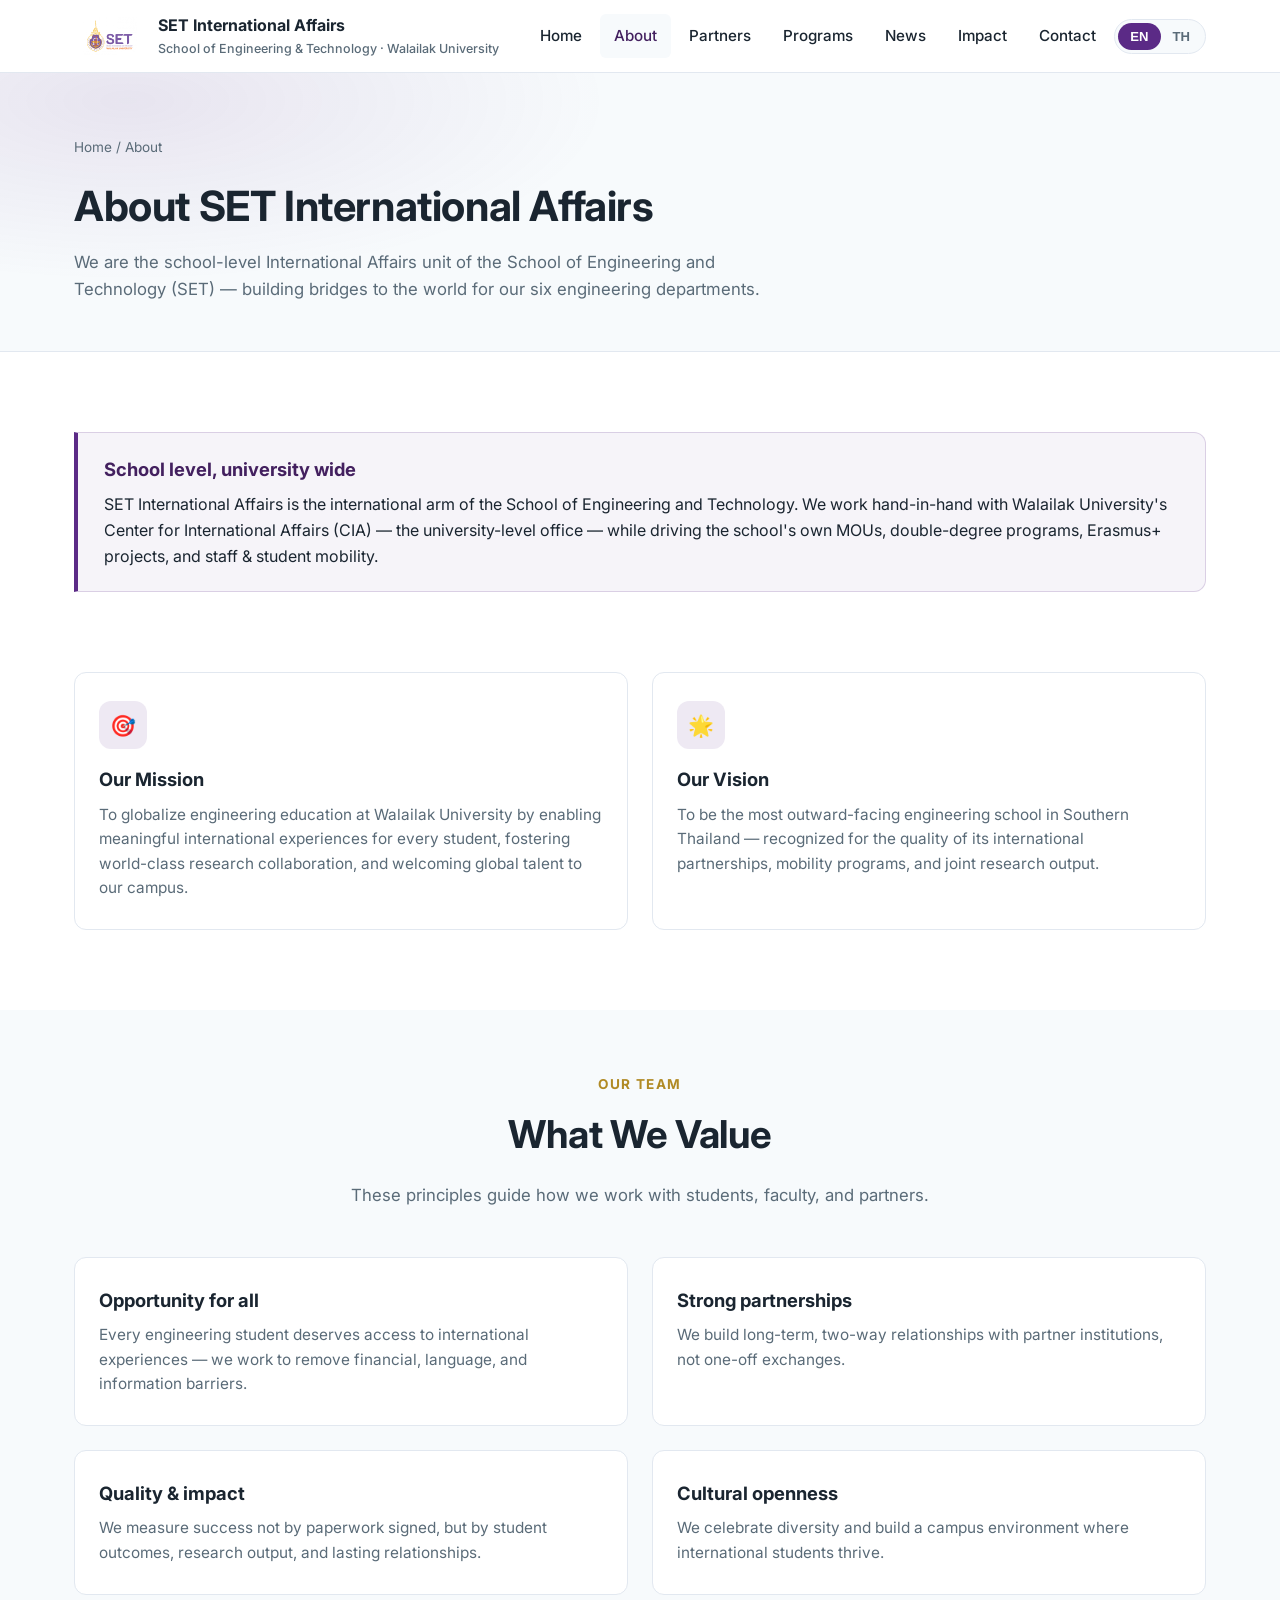
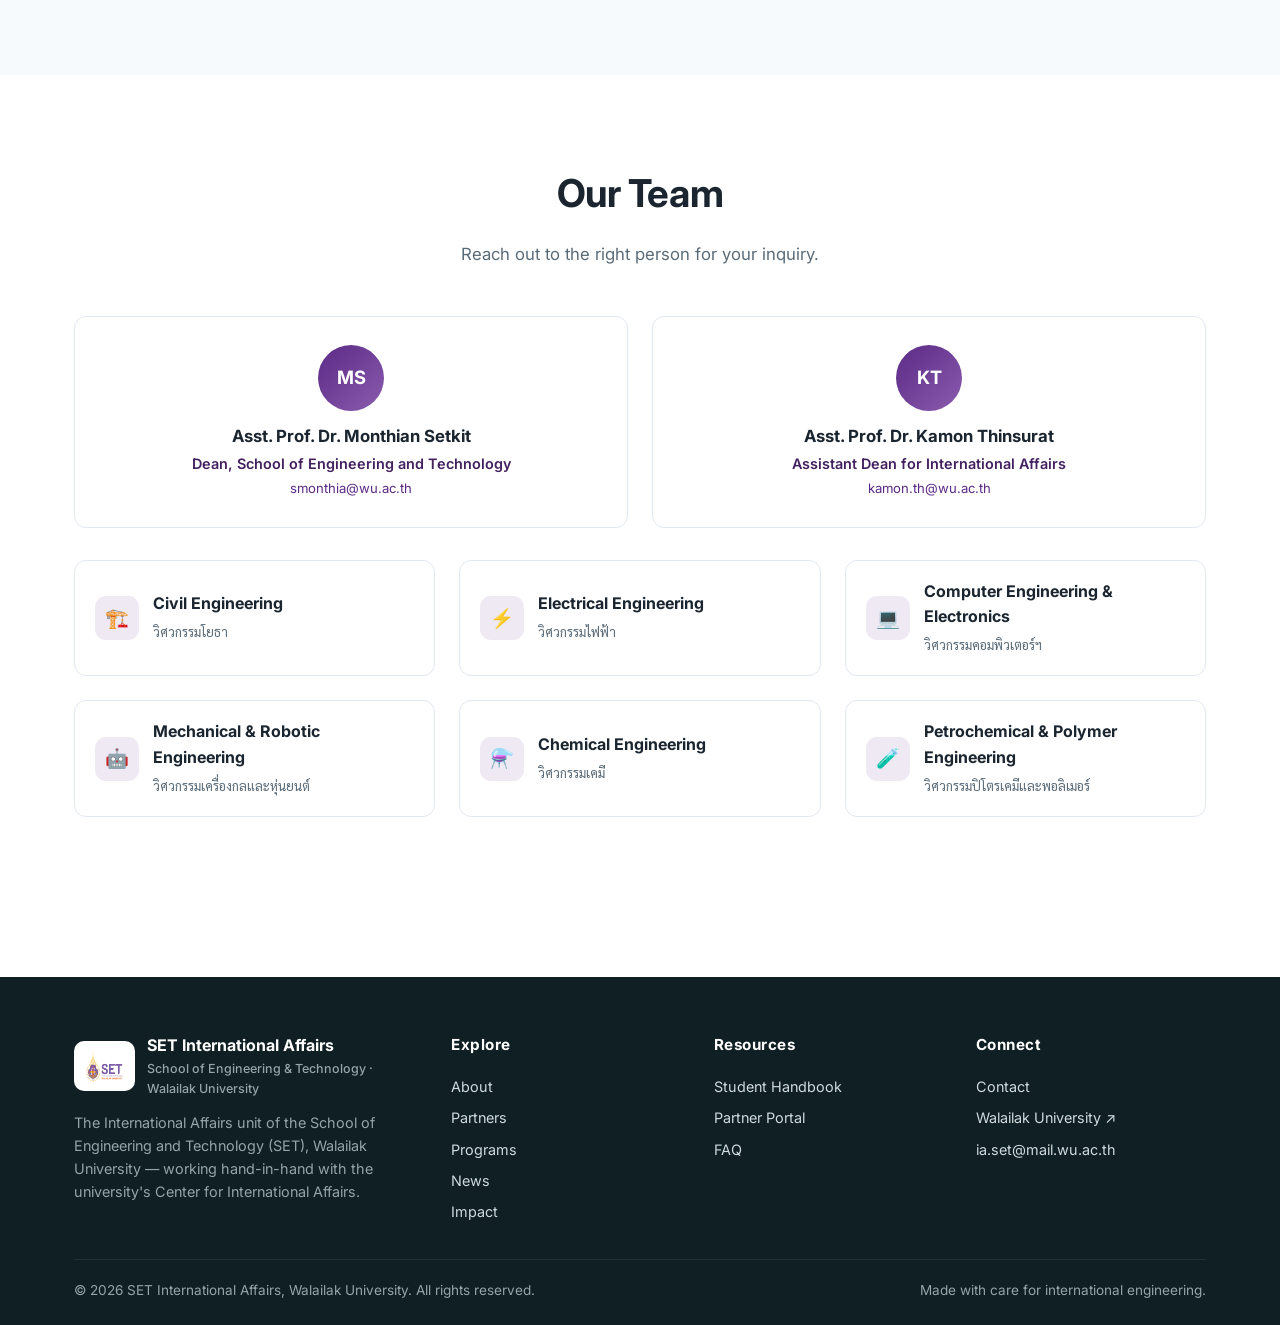
==== pages/about.html @ 73cd287f "Rebrand to school-level SET International Affairs with real data - New MOU/MOA partnership infograph" ====
<!DOCTYPE html>
<html lang="en">
<head>
  <meta charset="UTF-8" />
  <meta name="viewport" content="width=device-width, initial-scale=1.0" />
  <title>About — SET International Affairs · Walailak University</title>
  <meta name="description" content="About the International Affairs unit of the School of Engineering and Technology, Walailak University." />
  <link rel="preconnect" href="https://fonts.googleapis.com" />
  <link rel="preconnect" href="https://fonts.gstatic.com" crossorigin />
  <link href="https://fonts.googleapis.com/css2?family=Inter:wght@400;500;600;700;800&family=Sarabun:wght@400;500;600;700&display=swap" rel="stylesheet" />
  <link rel="stylesheet" href="../assets/css/style.css" />
</head>
<body>

  <header class="site-header">
    <div class="container nav">
      <a href="../index.html" class="brand">
        <span class="brand-logo-chip"><img src="../assets/images/set-logo.png" alt="SET — School of Engineering and Technology, Walailak University" /></span>
        <div>
          <div data-i18n="brand.title">SET International Affairs</div>
          <small data-i18n="brand.subtitle">School of Engineering & Technology · Walailak University</small>
        </div>
      </a>
      <ul class="nav-links">
        <li><a href="../index.html" data-i18n="nav.home">Home</a></li>
        <li><a href="about.html" data-i18n="nav.about">About</a></li>
        <li><a href="partners.html" data-i18n="nav.partners">Partners</a></li>
        <li><a href="programs.html" data-i18n="nav.programs">Programs</a></li>
        <li><a href="news.html" data-i18n="nav.news">News</a></li>
        <li><a href="impact.html" data-i18n="nav.impact">Impact</a></li>
        <li><a href="contact.html" data-i18n="nav.contact">Contact</a></li>
        <li>
          <div class="lang-toggle"><button data-lang="en" class="active">EN</button><button data-lang="th">TH</button></div>
        </li>
      </ul>
      <button class="nav-toggle" aria-label="Toggle navigation"><span></span><span></span><span></span></button>
    </div>
  </header>

  <section class="page-hero">
    <div class="container">
      <div class="breadcrumb"><a href="../index.html" data-i18n="nav.home">Home</a> / <span data-i18n="about.crumb">About</span></div>
      <h1 data-i18n="about.title">About SET International Affairs</h1>
      <p data-i18n="about.lead">We are the school-level International Affairs unit of the School of Engineering and Technology (SET) — building bridges to the world for our six engineering departments.</p>
    </div>
  </section>

  <section style="padding-bottom:0;">
    <div class="container">
      <div class="callout">
        <h3 data-i18n="about.cia.title">School level, university wide</h3>
        <p data-i18n="about.cia.body">SET International Affairs is the international arm of the School of Engineering and Technology. We work hand-in-hand with Walailak University's Center for International Affairs (CIA) — the university-level office — while driving the school's own MOUs, double-degree programs, Erasmus+ projects, and staff &amp; student mobility.</p>
      </div>
    </div>
  </section>

  <section>
    <div class="container">
      <div class="grid cols-2">
        <div class="card">
          <div class="icon">🎯</div>
          <h3 data-i18n="about.mission.title">Our Mission</h3>
          <p data-i18n="about.mission.body">To globalize engineering education at Walailak University by enabling meaningful international experiences for every student, fostering world-class research collaboration, and welcoming global talent to our campus.</p>
        </div>
        <div class="card">
          <div class="icon">🌟</div>
          <h3 data-i18n="about.vision.title">Our Vision</h3>
          <p data-i18n="about.vision.body">To be the most outward-facing engineering school in Southern Thailand — recognized for the quality of its international partnerships, mobility programs, and joint research output.</p>
        </div>
      </div>
    </div>
  </section>

  <section style="background: var(--color-surface); padding-top:64px;">
    <div class="container">
      <div class="section-head">
        <div class="eyebrow" data-i18n="about.team.title">Our Team</div>
        <h2 data-i18n="about.values.title">What We Value</h2>
        <p data-i18n="about.values.sub">These principles guide how we work with students, faculty, and partners.</p>
      </div>
      <div class="grid cols-2">
        <div class="card">
          <h3 data-i18n="about.values.v1.title">Opportunity for all</h3>
          <p data-i18n="about.values.v1.desc">Every engineering student deserves access to international experiences — we work to remove financial, language, and information barriers.</p>
        </div>
        <div class="card">
          <h3 data-i18n="about.values.v2.title">Strong partnerships</h3>
          <p data-i18n="about.values.v2.desc">We build long-term, two-way relationships with partner institutions, not one-off exchanges.</p>
        </div>
        <div class="card">
          <h3 data-i18n="about.values.v3.title">Quality & impact</h3>
          <p data-i18n="about.values.v3.desc">We measure success not by paperwork signed, but by student outcomes, research output, and lasting relationships.</p>
        </div>
        <div class="card">
          <h3 data-i18n="about.values.v4.title">Cultural openness</h3>
          <p data-i18n="about.values.v4.desc">We celebrate diversity and build a campus environment where international students thrive.</p>
        </div>
      </div>
    </div>
  </section>

  <section>
    <div class="container">
      <div class="section-head">
        <h2 data-i18n="about.team.title">Our Team</h2>
        <p data-i18n="about.team.sub">Reach out to the right person for your inquiry.</p>
      </div>
      <div class="grid cols-2">
        <div class="card leader-card">
          <div class="avatar">MS</div>
          <h3>Asst. Prof. Dr. Monthian Setkit</h3>
          <p class="role" data-i18n="about.team.role1">Dean, School of Engineering and Technology</p>
          <p class="dept"><a href="mailto:smonthia@wu.ac.th">smonthia@wu.ac.th</a></p>
        </div>
        <div class="card leader-card">
          <div class="avatar">KT</div>
          <h3>Asst. Prof. Dr. Kamon Thinsurat</h3>
          <p class="role" data-i18n="about.team.role2">Assistant Dean for International Affairs</p>
          <p class="dept"><a href="mailto:kamon.th@wu.ac.th">kamon.th@wu.ac.th</a></p>
        </div>
      </div>
      <div class="grid cols-3 mt-4">
        <div class="discipline"><div class="d-ic">🏗️</div><div><h4>Civil Engineering</h4><small>วิศวกรรมโยธา</small></div></div>
        <div class="discipline"><div class="d-ic">⚡</div><div><h4>Electrical Engineering</h4><small>วิศวกรรมไฟฟ้า</small></div></div>
        <div class="discipline"><div class="d-ic">💻</div><div><h4>Computer Engineering &amp; Electronics</h4><small>วิศวกรรมคอมพิวเตอร์ฯ</small></div></div>
        <div class="discipline"><div class="d-ic">🤖</div><div><h4>Mechanical &amp; Robotic Engineering</h4><small>วิศวกรรมเครื่องกลและหุ่นยนต์</small></div></div>
        <div class="discipline"><div class="d-ic">⚗️</div><div><h4>Chemical Engineering</h4><small>วิศวกรรมเคมี</small></div></div>
        <div class="discipline"><div class="d-ic">🧪</div><div><h4>Petrochemical &amp; Polymer Engineering</h4><small>วิศวกรรมปิโตรเคมีและพอลิเมอร์</small></div></div>
      </div>
    </div>
  </section>

  <footer class="site-footer">
    <div class="container">
      <div class="footer-grid">
        <div class="footer-brand">
          <div class="brand" style="color:#fff;">
            <span class="brand-logo-chip"><img src="../assets/images/set-logo.png" alt="SET — School of Engineering and Technology, Walailak University" /></span>
            <div><div data-i18n="brand.title">SET International Affairs</div><small style="color:#93a4aa;" data-i18n="brand.subtitle">School of Engineering & Technology · Walailak University</small></div>
          </div>
          <p data-i18n="footer.about">The International Affairs unit of the School of Engineering and Technology (SET), Walailak University.</p>
        </div>
        <div><h4 data-i18n="footer.explore">Explore</h4>
          <a href="about.html" data-i18n="nav.about">About</a>
          <a href="partners.html" data-i18n="nav.partners">Partners</a>
          <a href="programs.html" data-i18n="nav.programs">Programs</a>
          <a href="news.html" data-i18n="nav.news">News</a>
          <a href="impact.html" data-i18n="nav.impact">Impact</a>
        </div>
        <div><h4 data-i18n="footer.resources">Resources</h4>
          <a href="news.html" data-i18n="footer.resources.handbook">Student Handbook</a>
          <a href="partners.html" data-i18n="footer.resources.partners">Partner Portal</a>
          <a href="contact.html" data-i18n="footer.resources.faq">FAQ</a>
        </div>
        <div><h4 data-i18n="footer.connect">Connect</h4>
          <a href="contact.html" data-i18n="nav.contact">Contact</a>
          <a href="https://www.wu.ac.th" target="_blank" rel="noopener">Walailak University ↗</a>
          <a href="mailto:ia.set@mail.wu.ac.th">ia.set@mail.wu.ac.th</a>
        </div>
      </div>
      <div class="footer-bottom">
        <span data-i18n="footer.copyright">© 2026 SET International Affairs, Walailak University. All rights reserved.</span>
        <span>Made with care for international engineering.</span>
      </div>
    </div>
  </footer>

  <script src="../assets/js/i18n.js"></script>
  <script src="../assets/js/main.js"></script>
</body>
</html>
---- assets/css/style.css ----
/* ===========================================================
   SET-CIA — Center for International Affairs
   School of Engineering and Technology, Walailak University
   Global stylesheet — modern, clean, accessible
   =========================================================== */

:root {
  /* Walailak / SET brand palette: crest purple + warm gold accent */
  --color-bg: #ffffff;
  --color-surface: #f7fafc;
  --color-surface-2: #eef3f6;
  --color-border: #e2e8f0;
  --color-text: #1a2530;
  --color-text-muted: #5a6b78;
  --color-primary: #5b2a86;       /* SET / Walailak purple */
  --color-primary-dark: #43205f;
  --color-primary-light: #8a5cae;
  --color-accent: #d4a437;        /* gold */
  --color-accent-dark: #b08a25;
  --color-success: #2e8b57;
  --color-danger: #c0392b;

  --shadow-sm: 0 1px 2px rgba(0,0,0,.06);
  --shadow-md: 0 6px 18px rgba(0,0,0,.08);
  --shadow-lg: 0 14px 36px rgba(0,0,0,.12);

  --radius-sm: 6px;
  --radius-md: 12px;
  --radius-lg: 18px;

  --container: 1180px;
  --header-h: 72px;

  --font-sans: "Inter", "Sarabun", -apple-system, BlinkMacSystemFont, "Segoe UI", Roboto, "Helvetica Neue", Arial, sans-serif;
  --font-display: "Inter", "Sarabun", -apple-system, BlinkMacSystemFont, "Segoe UI", Roboto, sans-serif;
}

* { box-sizing: border-box; }

html { scroll-behavior: smooth; }

body {
  margin: 0;
  padding: 0;
  font-family: var(--font-sans);
  color: var(--color-text);
  background: var(--color-bg);
  line-height: 1.6;
  -webkit-font-smoothing: antialiased;
  -moz-osx-font-smoothing: grayscale;
}

img { max-width: 100%; display: block; }

a {
  color: var(--color-primary);
  text-decoration: none;
  transition: color .15s ease;
}
a:hover { color: var(--color-primary-dark); }

.container {
  max-width: var(--container);
  margin: 0 auto;
  padding: 0 24px;
}

/* ----------------------- Header / Navigation ----------------------- */
.site-header {
  position: sticky;
  top: 0;
  z-index: 50;
  background: rgba(255,255,255,.92);
  backdrop-filter: saturate(180%) blur(10px);
  border-bottom: 1px solid var(--color-border);
}
.nav {
  height: var(--header-h);
  display: flex;
  align-items: center;
  justify-content: space-between;
  gap: 24px;
}
.brand {
  display: flex;
  align-items: center;
  gap: 12px;
  font-weight: 700;
  color: var(--color-text);
  font-size: 1rem;
}
.brand-mark {
  width: 42px; height: 42px;
  border-radius: 10px;
  background: linear-gradient(135deg, var(--color-primary) 0%, var(--color-primary-light) 100%);
  display: grid; place-items: center;
  color: #fff; font-weight: 800; letter-spacing: .5px;
  box-shadow: var(--shadow-sm);
}
.brand small {
  display: block;
  font-weight: 500;
  font-size: .78rem;
  color: var(--color-text-muted);
}
.nav-links {
  display: flex;
  align-items: center;
  gap: 4px;
  list-style: none;
  margin: 0; padding: 0;
}
.nav-links a {
  display: inline-block;
  padding: 10px 14px;
  border-radius: var(--radius-sm);
  color: var(--color-text);
  font-weight: 500;
  font-size: .95rem;
}
.nav-links a:hover,
.nav-links a.active {
  background: var(--color-surface);
  color: var(--color-primary-dark);
}

.lang-toggle {
  display: inline-flex;
  background: var(--color-surface);
  border: 1px solid var(--color-border);
  border-radius: 999px;
  padding: 3px;
}
.lang-toggle button {
  border: 0;
  background: transparent;
  padding: 6px 12px;
  border-radius: 999px;
  font-weight: 600;
  font-size: .82rem;
  color: var(--color-text-muted);
  cursor: pointer;
}
.lang-toggle button.active {
  background: var(--color-primary);
  color: #fff;
}

.nav-toggle {
  display: none;
  background: transparent;
  border: 1px solid var(--color-border);
  border-radius: 8px;
  width: 42px; height: 42px;
  cursor: pointer;
}
.nav-toggle span {
  display: block;
  width: 20px; height: 2px;
  background: var(--color-text);
  margin: 4px auto;
}

/* ----------------------- Buttons ----------------------- */
.btn {
  display: inline-block;
  padding: 12px 22px;
  border-radius: 999px;
  font-weight: 600;
  font-size: .95rem;
  cursor: pointer;
  border: 1px solid transparent;
  transition: transform .12s ease, box-shadow .15s ease, background .15s ease;
}
.btn-primary {
  background: var(--color-primary);
  color: #fff;
}
.btn-primary:hover {
  background: var(--color-primary-dark);
  color: #fff;
  box-shadow: var(--shadow-md);
  transform: translateY(-1px);
}
.btn-accent {
  background: var(--color-accent);
  color: #1a2530;
}
.btn-accent:hover { background: var(--color-accent-dark); color: #fff; }
.btn-ghost {
  background: transparent;
  color: var(--color-primary-dark);
  border-color: var(--color-border);
}
.btn-ghost:hover {
  background: var(--color-surface);
}

/* ----------------------- Hero ----------------------- */
.hero {
  position: relative;
  padding: 96px 0 80px;
  background:
    radial-gradient(1100px 500px at 12% -10%, rgba(91,42,134,.10), transparent 60%),
    radial-gradient(900px 400px at 95% 5%, rgba(212,164,55,.16), transparent 55%),
    linear-gradient(180deg, #fcfbff 0%, #ffffff 100%);
  overflow: hidden;
}
.hero-grid {
  display: grid;
  grid-template-columns: 1.1fr .9fr;
  gap: 56px;
  align-items: center;
}
.hero-eyebrow {
  display: inline-block;
  background: rgba(91,42,134,.08);
  color: var(--color-primary-dark);
  padding: 6px 14px;
  border-radius: 999px;
  font-weight: 600;
  font-size: .82rem;
  letter-spacing: .3px;
  margin-bottom: 18px;
}
.hero h1 {
  font-family: var(--font-display);
  font-size: clamp(2rem, 4.2vw, 3.4rem);
  line-height: 1.1;
  margin: 0 0 18px;
  letter-spacing: -.5px;
}
.hero h1 span { color: var(--color-primary); }
.hero p.lead {
  font-size: 1.12rem;
  color: var(--color-text-muted);
  max-width: 540px;
  margin: 0 0 28px;
}
.hero-cta { display: flex; gap: 12px; flex-wrap: wrap; }
.hero-visual {
  position: relative;
  aspect-ratio: 4/3;
  border-radius: var(--radius-lg);
  background:
    linear-gradient(135deg, rgba(91,42,134,.85), rgba(138,92,174,.7)),
    url("https://images.unsplash.com/photo-1523050854058-8df90110c9f1?auto=format&fit=crop&w=1200&q=70") center/cover;
  box-shadow: var(--shadow-lg);
}
.hero-stats {
  position: absolute;
  bottom: -28px;
  left: 24px;
  right: 24px;
  background: #fff;
  border-radius: var(--radius-md);
  padding: 18px 22px;
  display: grid;
  grid-template-columns: repeat(3, 1fr);
  gap: 16px;
  box-shadow: var(--shadow-md);
}
.hero-stats div b {
  display: block;
  font-size: 1.6rem;
  color: var(--color-primary);
  line-height: 1;
}
.hero-stats div span {
  font-size: .82rem;
  color: var(--color-text-muted);
}

/* ----------------------- Sections ----------------------- */
section { padding: 80px 0; }

.section-head {
  text-align: center;
  max-width: 720px;
  margin: 0 auto 48px;
}
.section-head .eyebrow {
  color: var(--color-accent-dark);
  font-weight: 700;
  font-size: .85rem;
  letter-spacing: 1.4px;
  text-transform: uppercase;
}
.section-head h2 {
  font-size: clamp(1.7rem, 3vw, 2.4rem);
  margin: 8px 0 14px;
  letter-spacing: -.3px;
}
.section-head p {
  color: var(--color-text-muted);
  font-size: 1.05rem;
}

/* ----------------------- Cards / Grids ----------------------- */
.grid {
  display: grid;
  gap: 24px;
}
.grid.cols-2 { grid-template-columns: repeat(2, 1fr); }
.grid.cols-3 { grid-template-columns: repeat(3, 1fr); }
.grid.cols-4 { grid-template-columns: repeat(4, 1fr); }

.card {
  background: #fff;
  border: 1px solid var(--color-border);
  border-radius: var(--radius-md);
  padding: 28px 24px;
  transition: transform .15s ease, box-shadow .15s ease, border-color .15s ease;
}
.card:hover {
  transform: translateY(-3px);
  box-shadow: var(--shadow-md);
  border-color: rgba(91,42,134,.25);
}
.card .icon {
  width: 48px; height: 48px;
  border-radius: 12px;
  background: rgba(91,42,134,.10);
  color: var(--color-primary-dark);
  display: grid; place-items: center;
  font-size: 1.3rem;
  margin-bottom: 16px;
}
.card h3 {
  margin: 0 0 8px;
  font-size: 1.15rem;
}
.card p {
  margin: 0;
  color: var(--color-text-muted);
  font-size: .96rem;
}

/* Partner cards */
.partner-card {
  background: #fff;
  border: 1px solid var(--color-border);
  border-radius: var(--radius-md);
  padding: 22px;
  display: flex;
  align-items: center;
  gap: 16px;
  min-height: 110px;
}
.partner-card .logo {
  width: 64px; height: 64px;
  border-radius: 12px;
  background: var(--color-surface);
  display: grid; place-items: center;
  color: var(--color-primary-dark);
  font-weight: 700;
  font-size: 1.05rem;
  border: 1px solid var(--color-border);
  flex-shrink: 0;
}
.partner-card h4 { margin: 0 0 2px; font-size: 1rem; }
.partner-card small { color: var(--color-text-muted); font-size: .85rem; }

/* News list */
.news-card {
  background: #fff;
  border: 1px solid var(--color-border);
  border-radius: var(--radius-md);
  overflow: hidden;
  transition: transform .15s ease, box-shadow .15s ease;
  display: flex; flex-direction: column;
}
.news-card:hover { transform: translateY(-3px); box-shadow: var(--shadow-md); }
.news-card .cover {
  aspect-ratio: 16/9;
  background: linear-gradient(135deg, var(--color-primary), var(--color-primary-light));
  position: relative;
}
.news-card .cover .tag {
  position: absolute;
  top: 14px; left: 14px;
  background: rgba(255,255,255,.92);
  color: var(--color-primary-dark);
  font-weight: 700;
  font-size: .72rem;
  letter-spacing: .8px;
  text-transform: uppercase;
  padding: 5px 10px;
  border-radius: 999px;
}
.news-card .body { padding: 20px 22px; flex: 1; display: flex; flex-direction: column; }
.news-card .meta {
  color: var(--color-text-muted);
  font-size: .82rem;
  margin-bottom: 8px;
}
.news-card h3 { margin: 0 0 8px; font-size: 1.1rem; line-height: 1.35; }
.news-card p { margin: 0 0 14px; color: var(--color-text-muted); font-size: .92rem; }
.news-card .read-more {
  margin-top: auto;
  font-weight: 600;
  font-size: .9rem;
}

/* Program cards */
.program {
  display: grid;
  grid-template-columns: 200px 1fr auto;
  gap: 24px;
  align-items: center;
  background: #fff;
  border: 1px solid var(--color-border);
  border-radius: var(--radius-md);
  padding: 22px;
}
.program .badge {
  background: var(--color-surface);
  color: var(--color-primary-dark);
  border-radius: var(--radius-sm);
  padding: 6px 12px;
  font-weight: 600;
  font-size: .82rem;
  display: inline-block;
  width: max-content;
}
.program h3 { margin: 6px 0 4px; font-size: 1.1rem; }
.program p { margin: 0; color: var(--color-text-muted); font-size: .92rem; }

/* CTA banner */
.cta-banner {
  background: linear-gradient(135deg, var(--color-primary) 0%, var(--color-primary-dark) 100%);
  color: #fff;
  border-radius: var(--radius-lg);
  padding: 56px 48px;
  display: flex;
  align-items: center;
  justify-content: space-between;
  gap: 28px;
  flex-wrap: wrap;
  position: relative;
  overflow: hidden;
}
.cta-banner::before {
  content: "";
  position: absolute;
  inset: 0;
  background: radial-gradient(500px 200px at 90% 30%, rgba(212,164,55,.30), transparent 60%);
  pointer-events: none;
}
.cta-banner h2 {
  margin: 0 0 6px;
  font-size: 1.6rem;
}
.cta-banner p { margin: 0; opacity: .92; }
.cta-banner .btn-accent { color: var(--color-primary-dark); }

/* ----------------------- Page header (subpages) ----------------------- */
.page-hero {
  padding: 64px 0 48px;
  background:
    radial-gradient(800px 300px at 10% 10%, rgba(91,42,134,.10), transparent 60%),
    var(--color-surface);
  border-bottom: 1px solid var(--color-border);
}
.page-hero h1 {
  margin: 0 0 10px;
  font-size: clamp(1.8rem, 3.5vw, 2.6rem);
  letter-spacing: -.4px;
}
.page-hero p {
  margin: 0;
  color: var(--color-text-muted);
  font-size: 1.05rem;
  max-width: 720px;
}
.breadcrumb {
  font-size: .85rem;
  color: var(--color-text-muted);
  margin-bottom: 14px;
}
.breadcrumb a { color: var(--color-text-muted); }
.breadcrumb a:hover { color: var(--color-primary-dark); }

/* ----------------------- Forms ----------------------- */
.form-card {
  background: #fff;
  border: 1px solid var(--color-border);
  border-radius: var(--radius-md);
  padding: 36px;
  box-shadow: var(--shadow-sm);
}
.field { margin-bottom: 18px; }
.field label {
  display: block;
  font-weight: 600;
  font-size: .92rem;
  margin-bottom: 6px;
}
.field input,
.field select,
.field textarea {
  width: 100%;
  font: inherit;
  padding: 11px 14px;
  border: 1px solid var(--color-border);
  border-radius: var(--radius-sm);
  background: #fff;
  color: var(--color-text);
  transition: border-color .15s, box-shadow .15s;
}
.field input:focus,
.field select:focus,
.field textarea:focus {
  outline: 0;
  border-color: var(--color-primary);
  box-shadow: 0 0 0 4px rgba(91,42,134,.12);
}
.field textarea { resize: vertical; min-height: 140px; }
.field-row {
  display: grid;
  grid-template-columns: 1fr 1fr;
  gap: 18px;
}

/* ----------------------- Footer ----------------------- */
.site-footer {
  background: #0f1f24;
  color: #cfdadd;
  padding: 56px 0 24px;
  margin-top: 80px;
}
.footer-grid {
  display: grid;
  grid-template-columns: 1.5fr 1fr 1fr 1fr;
  gap: 32px;
}
.footer-grid h4 {
  color: #fff;
  font-size: .95rem;
  margin: 0 0 14px;
  letter-spacing: .5px;
}
.footer-grid a {
  color: #cfdadd;
  display: block;
  padding: 4px 0;
  font-size: .9rem;
}
.footer-grid a:hover { color: var(--color-accent); }
.footer-brand p {
  color: #93a4aa;
  font-size: .9rem;
  margin: 12px 0 0;
  max-width: 320px;
}
.footer-bottom {
  border-top: 1px solid rgba(255,255,255,.08);
  margin-top: 32px;
  padding-top: 20px;
  font-size: .85rem;
  color: #93a4aa;
  display: flex; justify-content: space-between; gap: 16px; flex-wrap: wrap;
}

/* ----------------------- Utility ----------------------- */
.text-center { text-align: center; }
.mt-2 { margin-top: 16px; }
.mt-4 { margin-top: 32px; }
.mb-4 { margin-bottom: 32px; }
.hidden { display: none !important; }

.note {
  background: #fff8e6;
  border: 1px solid #f3dfa6;
  color: #6b4f08;
  padding: 14px 18px;
  border-radius: var(--radius-sm);
  font-size: .92rem;
}

/* ----------------------- Responsive ----------------------- */
@media (max-width: 900px) {
  .hero { padding: 64px 0 64px; }
  .hero-grid { grid-template-columns: 1fr; gap: 36px; }
  .hero-visual { order: -1; aspect-ratio: 16/10; }
  .hero-stats { position: static; margin-top: 24px; }
  .grid.cols-3, .grid.cols-4 { grid-template-columns: repeat(2, 1fr); }
  .footer-grid { grid-template-columns: 1fr 1fr; }
  .program { grid-template-columns: 1fr; gap: 12px; }
  .cta-banner { padding: 36px 28px; }
}

@media (max-width: 640px) {
  .nav-links { display: none; position: absolute; top: var(--header-h); left: 0; right: 0; background: #fff; flex-direction: column; padding: 12px; border-bottom: 1px solid var(--color-border); }
  .nav-links.open { display: flex; }
  .nav-links li { width: 100%; }
  .nav-links a { width: 100%; padding: 12px; }
  .nav-toggle { display: inline-block; }
  .grid.cols-2, .grid.cols-3, .grid.cols-4 { grid-template-columns: 1fr; }
  .field-row { grid-template-columns: 1fr; }
  .footer-grid { grid-template-columns: 1fr; }
  .form-card { padding: 24px; }
  section { padding: 56px 0; }
}

/* ----------------------- Infographics gallery ----------------------- */
.ig-grid {
  display: grid;
  grid-template-columns: repeat(2, 1fr);
  gap: 28px;
}
.ig-card {
  background: #fff;
  border: 1px solid var(--color-border);
  border-radius: var(--radius-md);
  overflow: hidden;
  box-shadow: var(--shadow-sm);
  display: flex;
  flex-direction: column;
  transition: transform .15s ease, box-shadow .15s ease;
}
.ig-card:hover { transform: translateY(-3px); box-shadow: var(--shadow-md); }
.ig-card figure { margin: 0; display: flex; flex-direction: column; }
.ig-card .ig-media {
  width: 100%;
  height: auto;
  display: block;
  background: var(--color-surface);
  border-bottom: 1px solid var(--color-border);
}
.ig-card figcaption { padding: 20px 22px 22px; }
.ig-card figcaption h3 { margin: 0 0 6px; font-size: 1.15rem; }
.ig-card figcaption p { margin: 0 0 16px; color: var(--color-text-muted); font-size: .94rem; }
.ig-meta { display: flex; align-items: center; justify-content: space-between; gap: 14px; flex-wrap: wrap; }
.ig-date { font-size: .8rem; color: var(--color-text-muted); }
.ig-meta .btn { padding: 9px 16px; font-size: .85rem; }
@media (max-width: 800px) { .ig-grid { grid-template-columns: 1fr; } }

/* ----------------------- Brand logo ----------------------- */
.brand-logo { height: 46px; width: auto; display: block; }
.brand-logo-chip { background:#fff; border-radius:10px; padding:6px 9px; display:inline-flex; }
.brand-logo-chip img { height: 38px; width:auto; display:block; }

/* ----------------------- Flags ----------------------- */
.flag { width: 26px; height: auto; border-radius: 3px; box-shadow: 0 0 0 1px rgba(0,0,0,.10); vertical-align: middle; }

/* Partner cards: flag + status */
.partner-card .flag-wrap {
  width:60px; height:60px; border-radius:12px; background:var(--color-surface);
  border:1px solid var(--color-border); display:grid; place-items:center; flex-shrink:0;
}
.partner-card .flag-wrap img { width:40px; height:auto; border-radius:3px; box-shadow:0 0 0 1px rgba(0,0,0,.08); }
.partner-card .meta-row { display:flex; align-items:center; gap:8px; flex-wrap:wrap; margin-top:4px; }
.status {
  display:inline-block; font-size:.66rem; font-weight:700; letter-spacing:.4px;
  text-transform:uppercase; padding:3px 9px; border-radius:999px;
}
.status-active   { background:#e7f6ee; color:#1c7a48; }
.status-renewing { background:#fff3df; color:#9a6b12; }
.status-expired  { background:#f1eff4; color:#6b6472; }
.status-applied  { background:#eef1fb; color:#3a4aa0; }

/* Country strip */
.country-strip { display:flex; flex-wrap:wrap; gap:10px; justify-content:center; align-items:center; }
.country-chip {
  display:inline-flex; align-items:center; gap:8px; background:#fff;
  border:1px solid var(--color-border); border-radius:999px; padding:7px 15px 7px 9px;
  font-size:.88rem; font-weight:600; box-shadow:var(--shadow-sm);
}
.country-chip img { width:24px; height:auto; border-radius:2px; box-shadow:0 0 0 1px rgba(0,0,0,.08); }

/* Disciplines */
.discipline {
  display:flex; align-items:center; gap:14px; background:#fff;
  border:1px solid var(--color-border); border-radius:var(--radius-md); padding:18px 20px;
  transition: transform .15s ease, box-shadow .15s ease;
}
.discipline:hover { transform:translateY(-2px); box-shadow:var(--shadow-md); }
.discipline .d-ic {
  width:44px; height:44px; border-radius:11px; background:rgba(91,42,134,.10);
  color:var(--color-primary-dark); display:grid; place-items:center; font-size:1.2rem; flex-shrink:0;
}
.discipline h4 { margin:0 0 2px; font-size:1rem; }
.discipline small { color:var(--color-text-muted); font-size:.82rem; }

/* Leadership cards */
.leader-card { text-align:center; }
.leader-card .avatar {
  width:66px; height:66px; border-radius:50%; margin:0 auto 12px;
  background:linear-gradient(135deg, var(--color-primary), var(--color-primary-light));
  color:#fff; display:grid; place-items:center; font-weight:700; font-size:1.15rem;
}
.leader-card h3 { margin:0 0 3px; font-size:1.05rem; }
.leader-card .role { color:var(--color-primary-dark); font-weight:600; font-size:.9rem; margin:0 0 2px; }
.leader-card .dept { color:var(--color-text-muted); font-size:.82rem; margin:0; }

/* Callout — relationship to university CIA */
.callout {
  background:rgba(91,42,134,.05); border:1px solid rgba(91,42,134,.18);
  border-left:4px solid var(--color-primary); border-radius:0 var(--radius-md) var(--radius-md) 0;
  padding:22px 26px;
}
.callout h3 { margin:0 0 8px; color:var(--color-primary-dark); font-size:1.15rem; }
.callout p { margin:0; color:var(--color-text); }
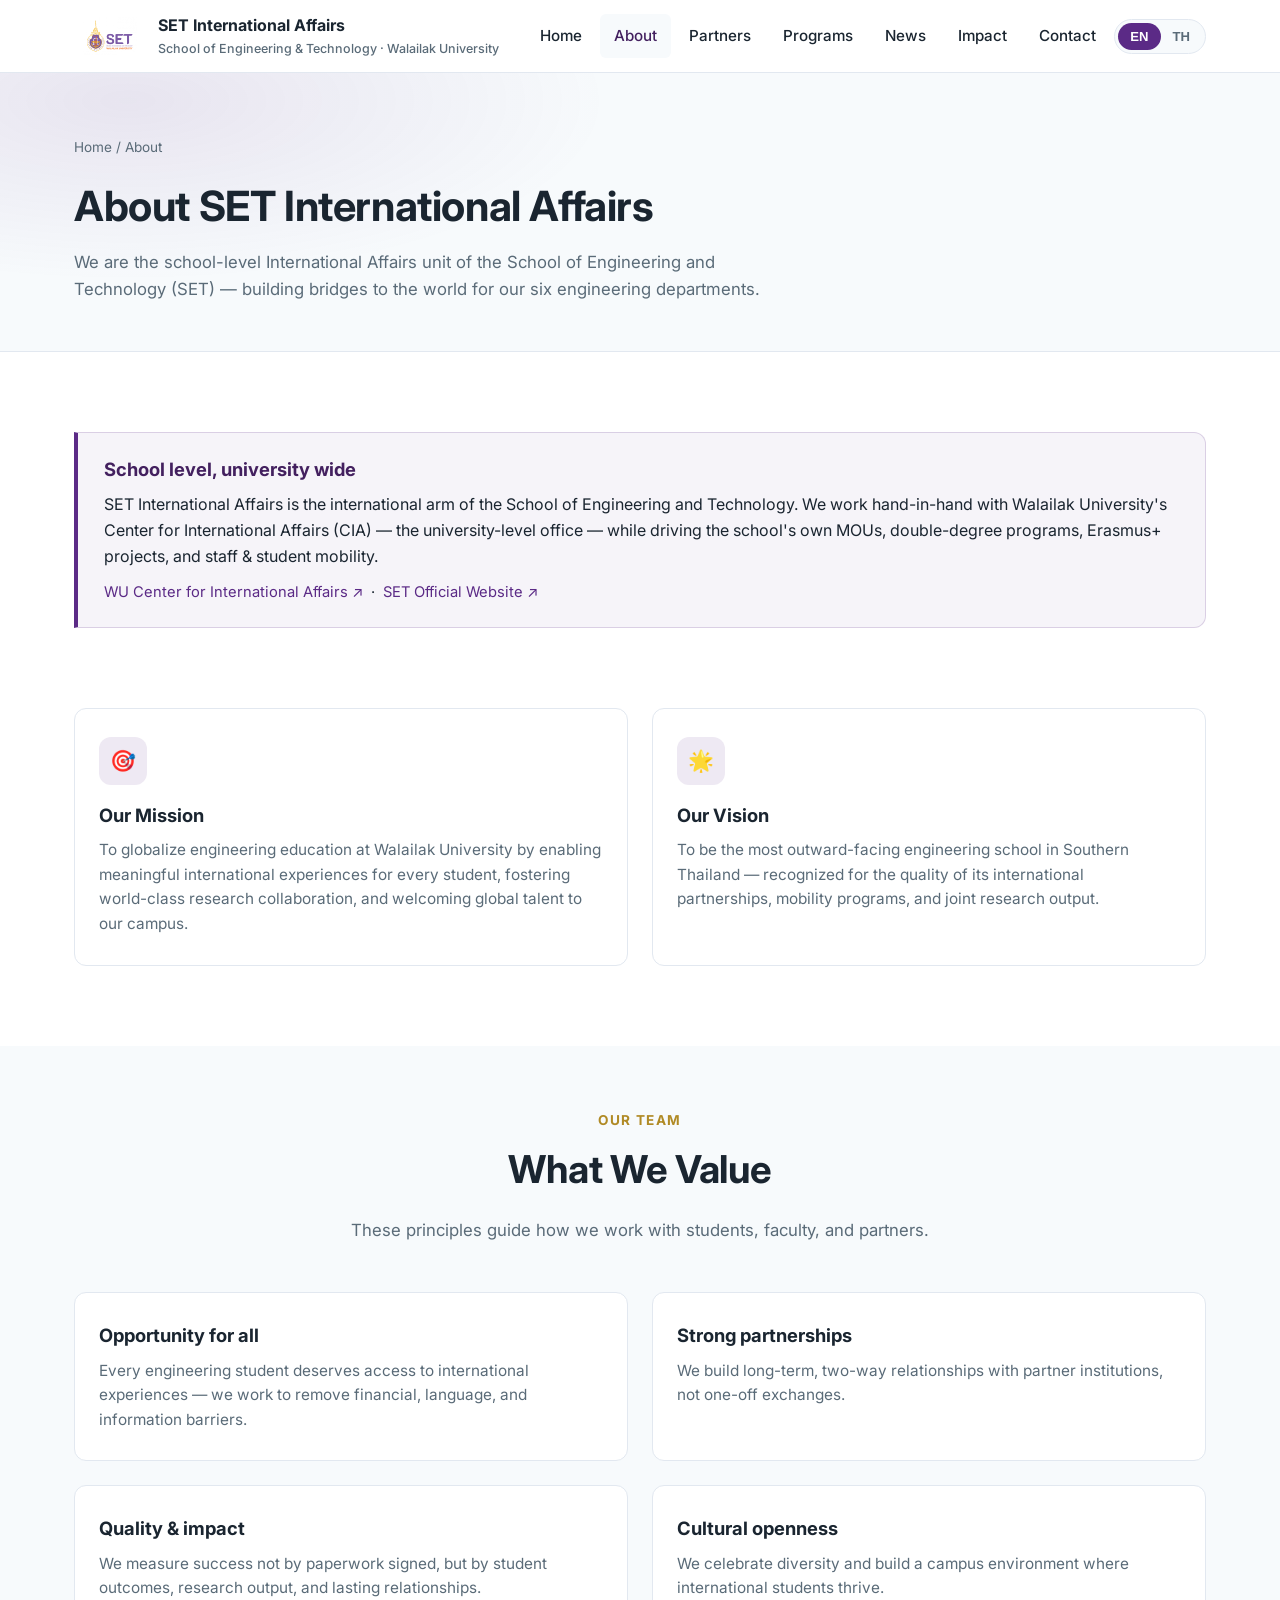
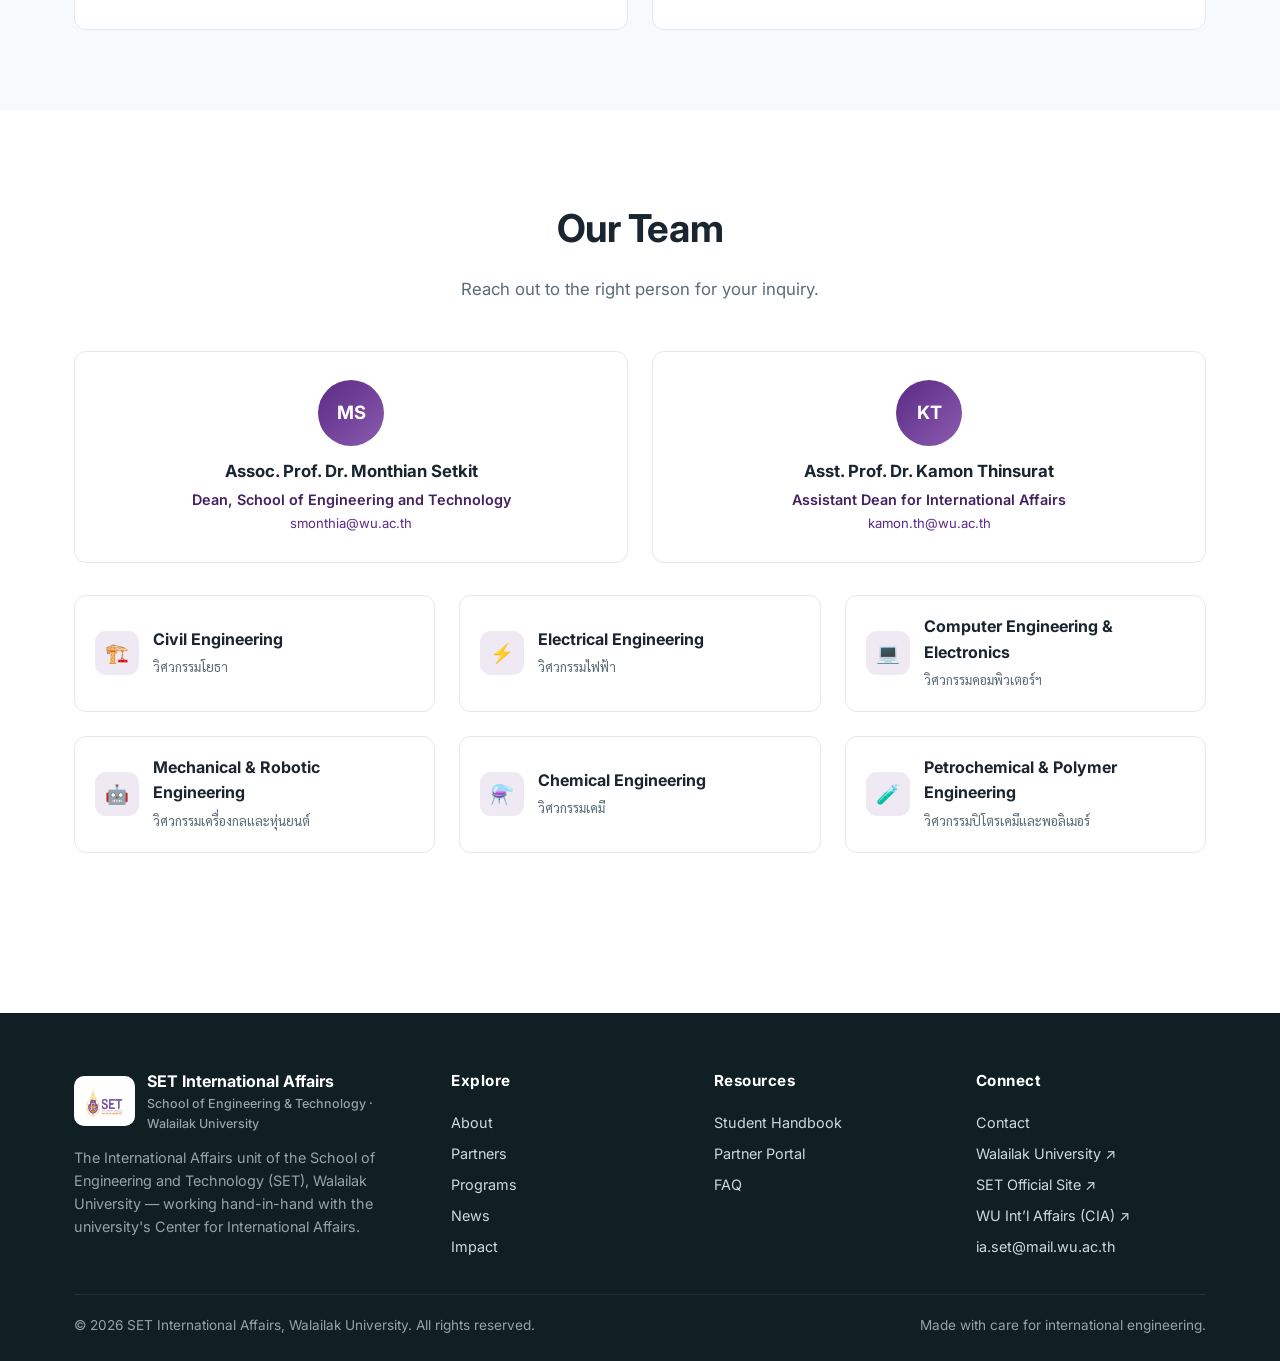
==== commit ffff3dac: "Dean promoted to Assoc. Prof.; official-site links and SET news - Dean title updated: Assoc. Prof. D" ====
--- a/pages/about.html
+++ b/pages/about.html
@@ -50,6 +50,7 @@
       <div class="callout">
         <h3 data-i18n="about.cia.title">School level, university wide</h3>
         <p data-i18n="about.cia.body">SET International Affairs is the international arm of the School of Engineering and Technology. We work hand-in-hand with Walailak University's Center for International Affairs (CIA) — the university-level office — while driving the school's own MOUs, double-degree programs, Erasmus+ projects, and staff &amp; student mobility.</p>
+        <p style="margin:12px 0 0; font-size:.92rem;"><a href="https://cia.wu.ac.th/" target="_blank" rel="noopener">WU Center for International Affairs ↗</a> &nbsp;·&nbsp; <a href="https://engineer.wu.ac.th/en/" target="_blank" rel="noopener">SET Official Website ↗</a></p>
       </div>
     </div>
   </section>
@@ -108,7 +109,7 @@
       <div class="grid cols-2">
         <div class="card leader-card">
           <div class="avatar">MS</div>
-          <h3>Asst. Prof. Dr. Monthian Setkit</h3>
+          <h3>Assoc. Prof. Dr. Monthian Setkit</h3>
           <p class="role" data-i18n="about.team.role1">Dean, School of Engineering and Technology</p>
           <p class="dept"><a href="mailto:smonthia@wu.ac.th">smonthia@wu.ac.th</a></p>
         </div>
@@ -120,12 +121,12 @@
         </div>
       </div>
       <div class="grid cols-3 mt-4">
-        <div class="discipline"><div class="d-ic">🏗️</div><div><h4>Civil Engineering</h4><small>วิศวกรรมโยธา</small></div></div>
-        <div class="discipline"><div class="d-ic">⚡</div><div><h4>Electrical Engineering</h4><small>วิศวกรรมไฟฟ้า</small></div></div>
-        <div class="discipline"><div class="d-ic">💻</div><div><h4>Computer Engineering &amp; Electronics</h4><small>วิศวกรรมคอมพิวเตอร์ฯ</small></div></div>
-        <div class="discipline"><div class="d-ic">🤖</div><div><h4>Mechanical &amp; Robotic Engineering</h4><small>วิศวกรรมเครื่องกลและหุ่นยนต์</small></div></div>
-        <div class="discipline"><div class="d-ic">⚗️</div><div><h4>Chemical Engineering</h4><small>วิศวกรรมเคมี</small></div></div>
-        <div class="discipline"><div class="d-ic">🧪</div><div><h4>Petrochemical &amp; Polymer Engineering</h4><small>วิศวกรรมปิโตรเคมีและพอลิเมอร์</small></div></div>
+        <a class="discipline" href="https://engineer.wu.ac.th/en/civil-engineering-2/" target="_blank" rel="noopener" style="color:inherit;"><div class="d-ic">🏗️</div><div><h4>Civil Engineering</h4><small>วิศวกรรมโยธา</small></div></a>
+        <a class="discipline" href="https://engineer.wu.ac.th/en/electrical-engineering-2/" target="_blank" rel="noopener" style="color:inherit;"><div class="d-ic">⚡</div><div><h4>Electrical Engineering</h4><small>วิศวกรรมไฟฟ้า</small></div></a>
+        <a class="discipline" href="https://engineer.wu.ac.th/en/computer-engineering-and-intelligent-systems/" target="_blank" rel="noopener" style="color:inherit;"><div class="d-ic">💻</div><div><h4>Computer Engineering &amp; Electronics</h4><small>วิศวกรรมคอมพิวเตอร์ฯ</small></div></a>
+        <a class="discipline" href="https://engineer.wu.ac.th/en/mechanical-engineering-and-robotics/" target="_blank" rel="noopener" style="color:inherit;"><div class="d-ic">🤖</div><div><h4>Mechanical &amp; Robotic Engineering</h4><small>วิศวกรรมเครื่องกลและหุ่นยนต์</small></div></a>
+        <a class="discipline" href="https://engineer.wu.ac.th/en/chemical-engineering-2/" target="_blank" rel="noopener" style="color:inherit;"><div class="d-ic">⚗️</div><div><h4>Chemical Engineering</h4><small>วิศวกรรมเคมี</small></div></a>
+        <a class="discipline" href="https://engineer.wu.ac.th/en/polymer-engineering/" target="_blank" rel="noopener" style="color:inherit;"><div class="d-ic">🧪</div><div><h4>Petrochemical &amp; Polymer Engineering</h4><small>วิศวกรรมปิโตรเคมีและพอลิเมอร์</small></div></a>
       </div>
     </div>
   </section>
@@ -155,6 +156,8 @@
         <div><h4 data-i18n="footer.connect">Connect</h4>
           <a href="contact.html" data-i18n="nav.contact">Contact</a>
           <a href="https://www.wu.ac.th" target="_blank" rel="noopener">Walailak University ↗</a>
+          <a href="https://engineer.wu.ac.th/en/" target="_blank" rel="noopener">SET Official Site ↗</a>
+          <a href="https://cia.wu.ac.th/" target="_blank" rel="noopener">WU Int’l Affairs (CIA) ↗</a>
           <a href="mailto:ia.set@mail.wu.ac.th">ia.set@mail.wu.ac.th</a>
         </div>
       </div>
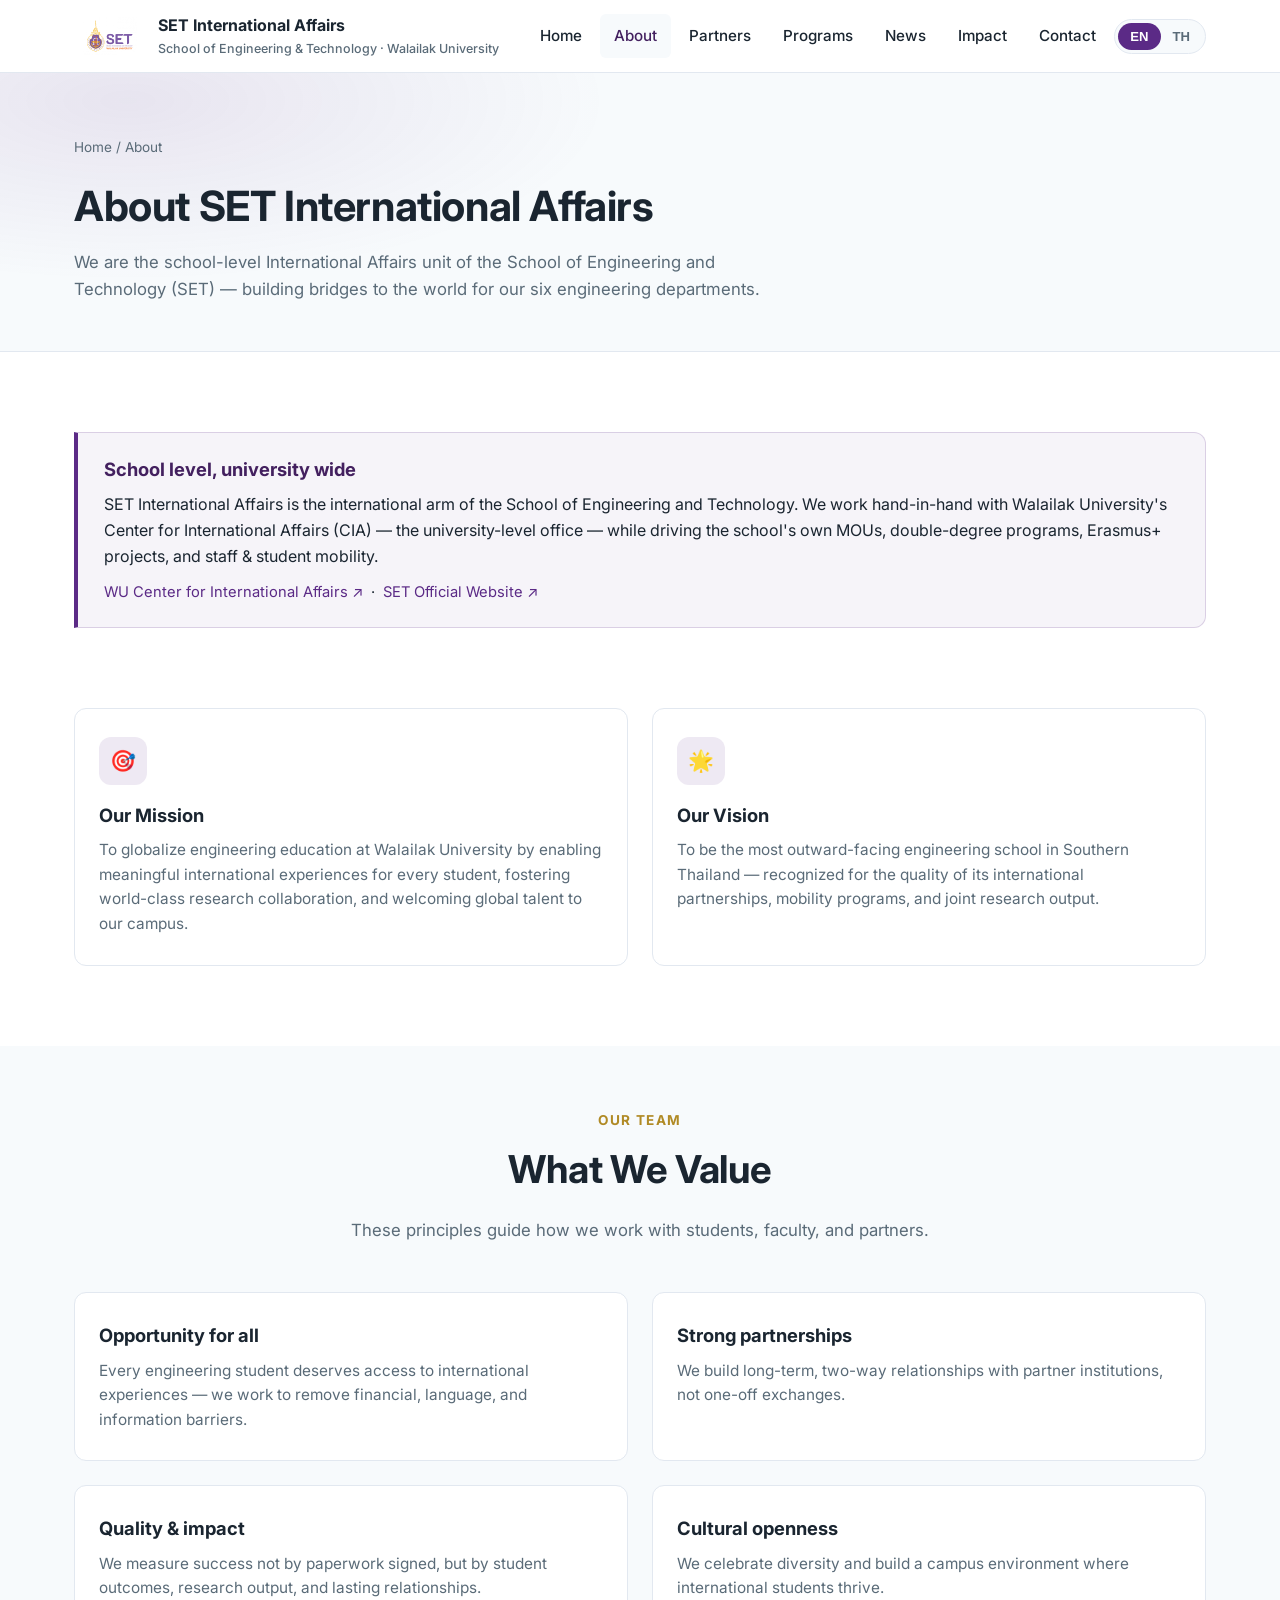
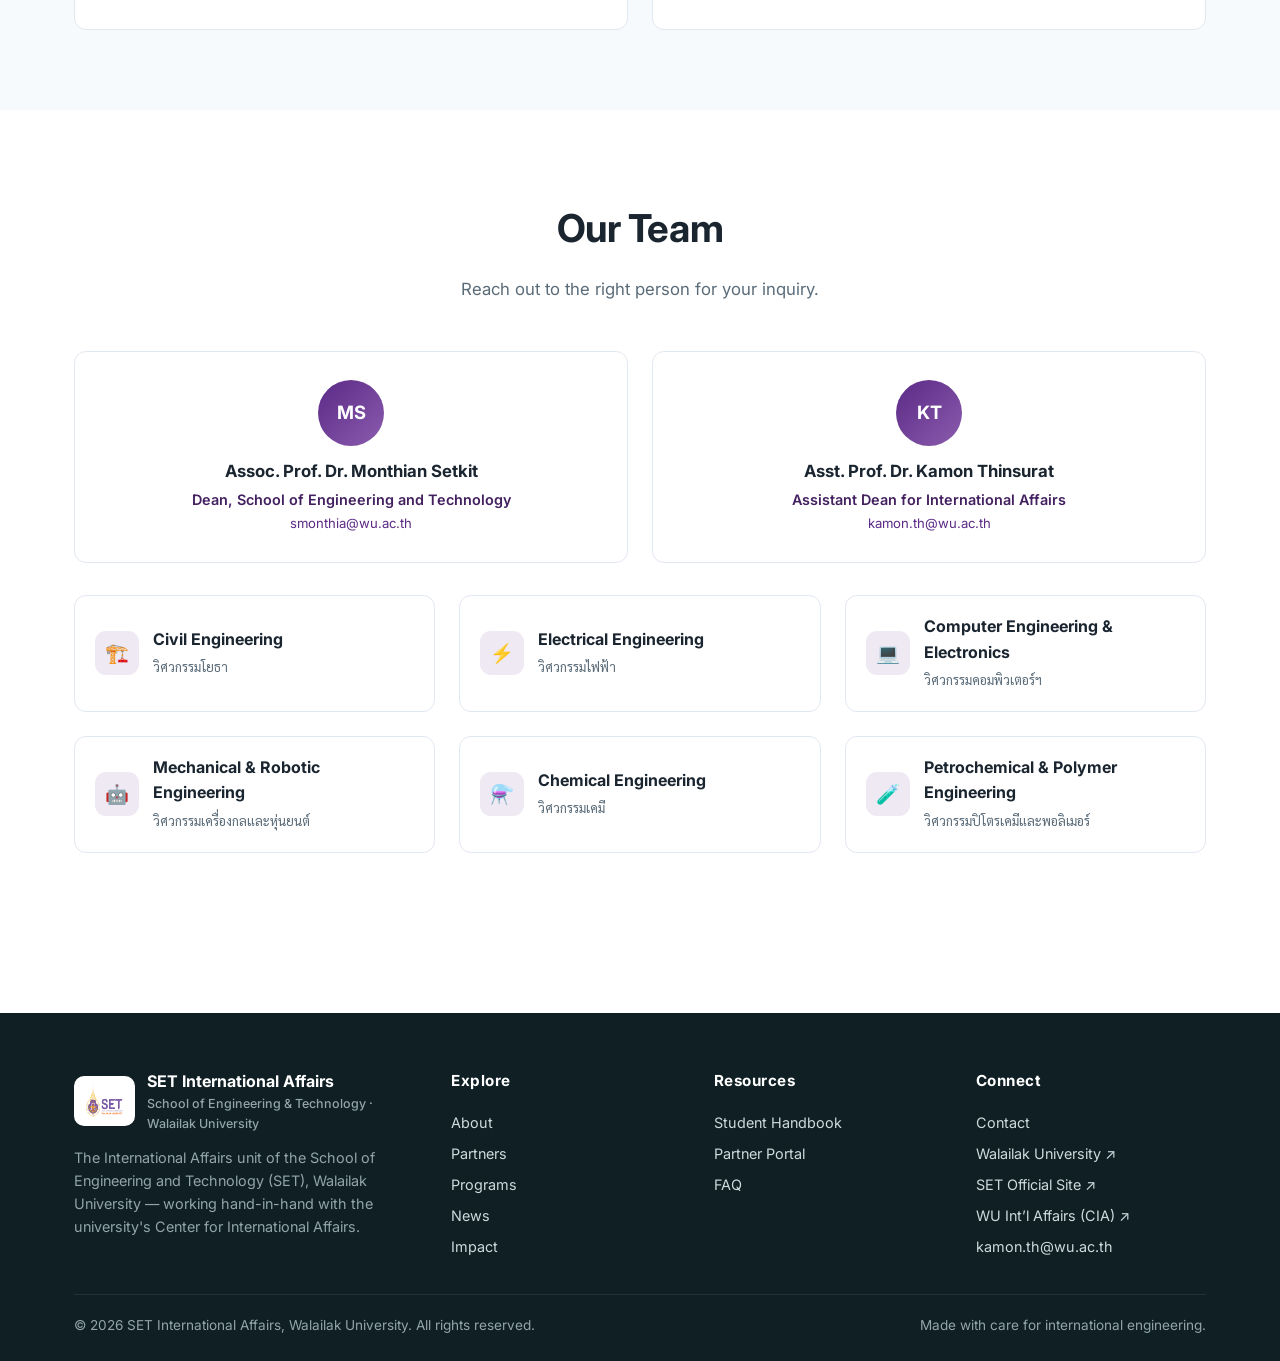
==== commit 1925b5c1: "Working contact form via FormSubmit; verified email; Jan promotions news - Contact form posts to for" ====
--- a/pages/about.html
+++ b/pages/about.html
@@ -158,7 +158,7 @@
           <a href="https://www.wu.ac.th" target="_blank" rel="noopener">Walailak University ↗</a>
           <a href="https://engineer.wu.ac.th/en/" target="_blank" rel="noopener">SET Official Site ↗</a>
           <a href="https://cia.wu.ac.th/" target="_blank" rel="noopener">WU Int’l Affairs (CIA) ↗</a>
-          <a href="mailto:ia.set@mail.wu.ac.th">ia.set@mail.wu.ac.th</a>
+          <a href="mailto:kamon.th@wu.ac.th">kamon.th@wu.ac.th</a>
         </div>
       </div>
       <div class="footer-bottom">
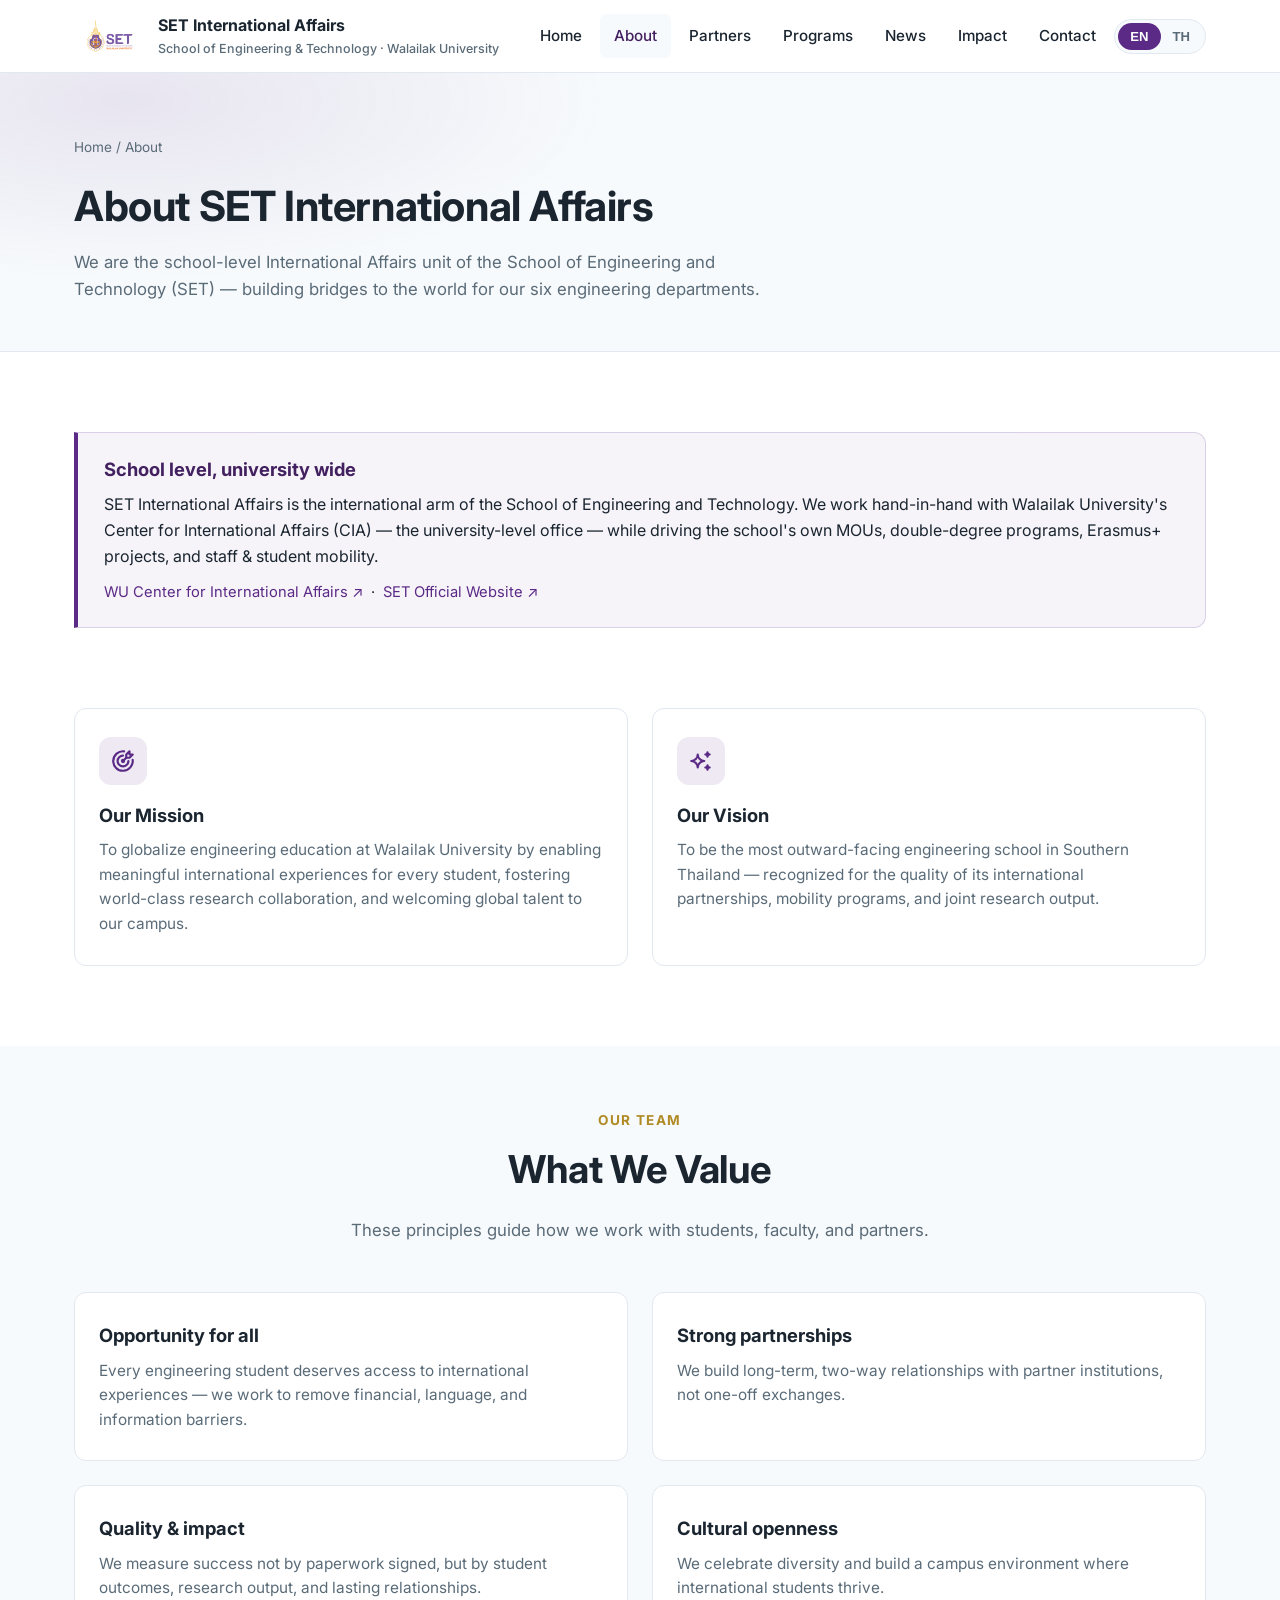
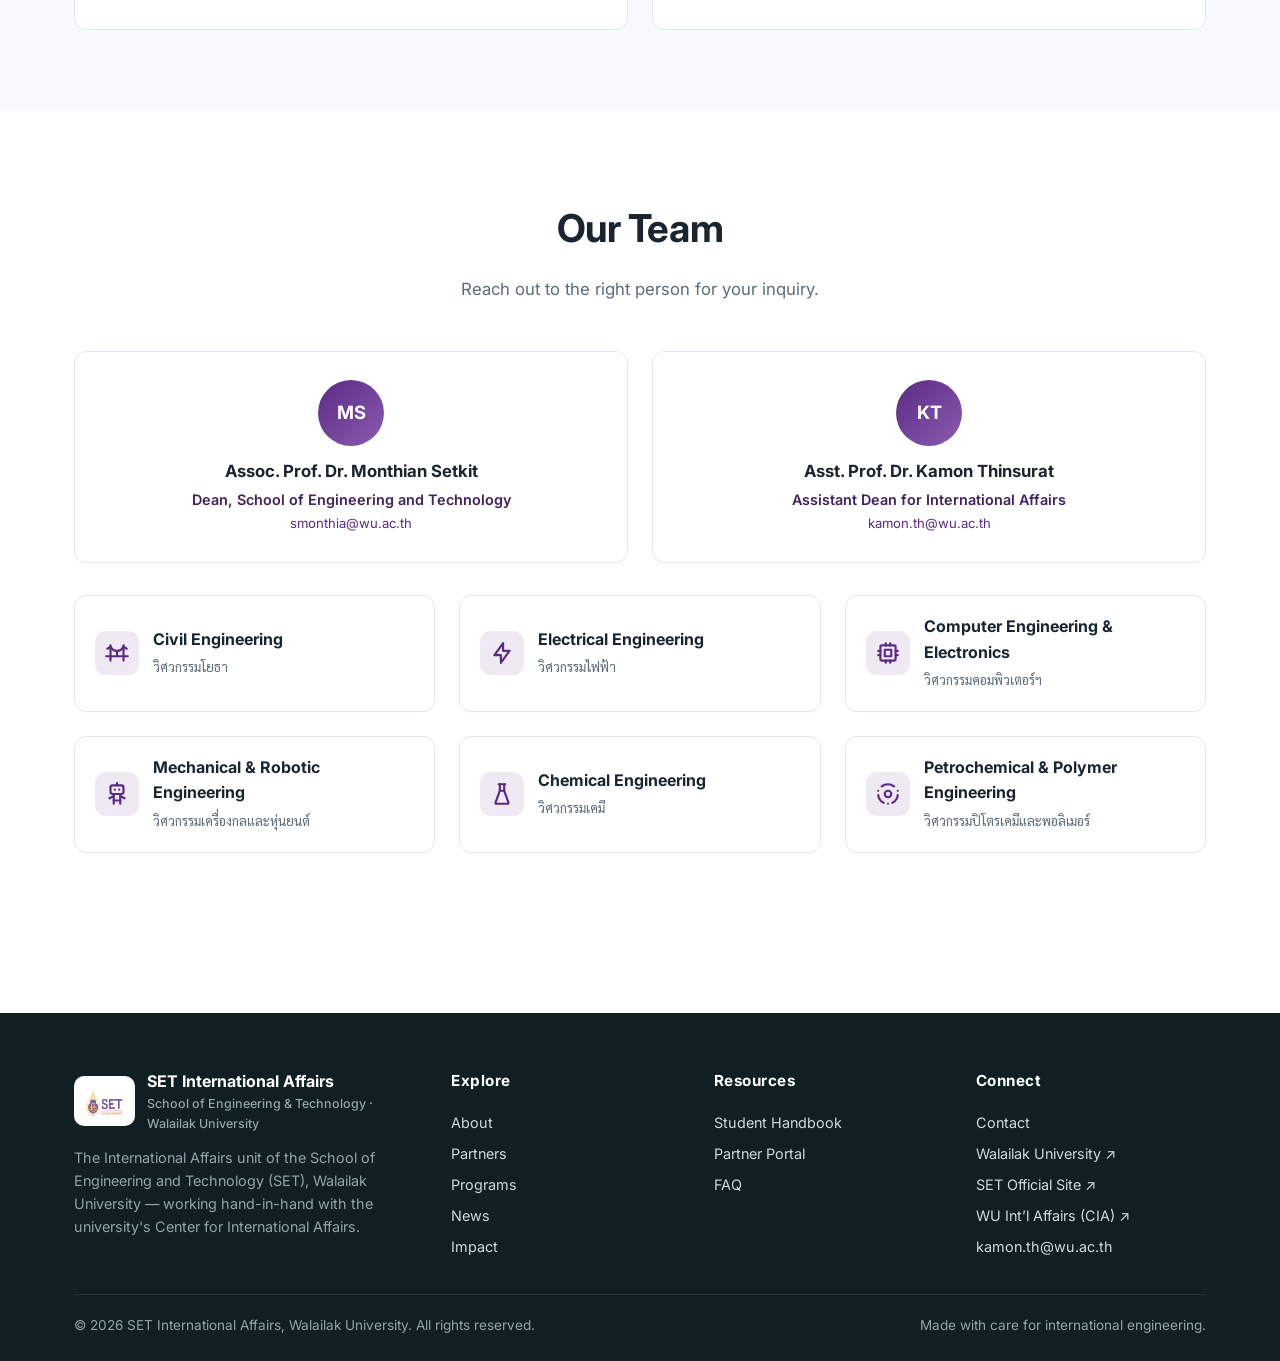
==== commit 4e6f7083: "Professional visuals: real campus photo hero + Tabler SVG icons - Hero: real SIRIN Museum photo (Wal" ====
--- a/pages/about.html
+++ b/pages/about.html
@@ -59,12 +59,12 @@
     <div class="container">
       <div class="grid cols-2">
         <div class="card">
-          <div class="icon">🎯</div>
+          <div class="icon"><img src="../assets/images/icons/target-arrow.svg" alt="" /></div>
           <h3 data-i18n="about.mission.title">Our Mission</h3>
           <p data-i18n="about.mission.body">To globalize engineering education at Walailak University by enabling meaningful international experiences for every student, fostering world-class research collaboration, and welcoming global talent to our campus.</p>
         </div>
         <div class="card">
-          <div class="icon">🌟</div>
+          <div class="icon"><img src="../assets/images/icons/sparkles.svg" alt="" /></div>
           <h3 data-i18n="about.vision.title">Our Vision</h3>
           <p data-i18n="about.vision.body">To be the most outward-facing engineering school in Southern Thailand — recognized for the quality of its international partnerships, mobility programs, and joint research output.</p>
         </div>
@@ -121,12 +121,12 @@
         </div>
       </div>
       <div class="grid cols-3 mt-4">
-        <a class="discipline" href="https://engineer.wu.ac.th/en/civil-engineering-2/" target="_blank" rel="noopener" style="color:inherit;"><div class="d-ic">🏗️</div><div><h4>Civil Engineering</h4><small>วิศวกรรมโยธา</small></div></a>
-        <a class="discipline" href="https://engineer.wu.ac.th/en/electrical-engineering-2/" target="_blank" rel="noopener" style="color:inherit;"><div class="d-ic">⚡</div><div><h4>Electrical Engineering</h4><small>วิศวกรรมไฟฟ้า</small></div></a>
-        <a class="discipline" href="https://engineer.wu.ac.th/en/computer-engineering-and-intelligent-systems/" target="_blank" rel="noopener" style="color:inherit;"><div class="d-ic">💻</div><div><h4>Computer Engineering &amp; Electronics</h4><small>วิศวกรรมคอมพิวเตอร์ฯ</small></div></a>
-        <a class="discipline" href="https://engineer.wu.ac.th/en/mechanical-engineering-and-robotics/" target="_blank" rel="noopener" style="color:inherit;"><div class="d-ic">🤖</div><div><h4>Mechanical &amp; Robotic Engineering</h4><small>วิศวกรรมเครื่องกลและหุ่นยนต์</small></div></a>
-        <a class="discipline" href="https://engineer.wu.ac.th/en/chemical-engineering-2/" target="_blank" rel="noopener" style="color:inherit;"><div class="d-ic">⚗️</div><div><h4>Chemical Engineering</h4><small>วิศวกรรมเคมี</small></div></a>
-        <a class="discipline" href="https://engineer.wu.ac.th/en/polymer-engineering/" target="_blank" rel="noopener" style="color:inherit;"><div class="d-ic">🧪</div><div><h4>Petrochemical &amp; Polymer Engineering</h4><small>วิศวกรรมปิโตรเคมีและพอลิเมอร์</small></div></a>
+        <a class="discipline" href="https://engineer.wu.ac.th/en/civil-engineering-2/" target="_blank" rel="noopener" style="color:inherit;"><div class="d-ic"><img src="../assets/images/icons/building-bridge.svg" alt="" /></div><div><h4>Civil Engineering</h4><small>วิศวกรรมโยธา</small></div></a>
+        <a class="discipline" href="https://engineer.wu.ac.th/en/electrical-engineering-2/" target="_blank" rel="noopener" style="color:inherit;"><div class="d-ic"><img src="../assets/images/icons/bolt.svg" alt="" /></div><div><h4>Electrical Engineering</h4><small>วิศวกรรมไฟฟ้า</small></div></a>
+        <a class="discipline" href="https://engineer.wu.ac.th/en/computer-engineering-and-intelligent-systems/" target="_blank" rel="noopener" style="color:inherit;"><div class="d-ic"><img src="../assets/images/icons/cpu.svg" alt="" /></div><div><h4>Computer Engineering &amp; Electronics</h4><small>วิศวกรรมคอมพิวเตอร์ฯ</small></div></a>
+        <a class="discipline" href="https://engineer.wu.ac.th/en/mechanical-engineering-and-robotics/" target="_blank" rel="noopener" style="color:inherit;"><div class="d-ic"><img src="../assets/images/icons/robot.svg" alt="" /></div><div><h4>Mechanical &amp; Robotic Engineering</h4><small>วิศวกรรมเครื่องกลและหุ่นยนต์</small></div></a>
+        <a class="discipline" href="https://engineer.wu.ac.th/en/chemical-engineering-2/" target="_blank" rel="noopener" style="color:inherit;"><div class="d-ic"><img src="../assets/images/icons/flask.svg" alt="" /></div><div><h4>Chemical Engineering</h4><small>วิศวกรรมเคมี</small></div></a>
+        <a class="discipline" href="https://engineer.wu.ac.th/en/polymer-engineering/" target="_blank" rel="noopener" style="color:inherit;"><div class="d-ic"><img src="../assets/images/icons/atom-2.svg" alt="" /></div><div><h4>Petrochemical &amp; Polymer Engineering</h4><small>วิศวกรรมปิโตรเคมีและพอลิเมอร์</small></div></a>
       </div>
     </div>
   </section>
--- a/assets/css/style.css
+++ b/assets/css/style.css
@@ -242,9 +242,11 @@
   position: relative;
   aspect-ratio: 4/3;
   border-radius: var(--radius-lg);
-  background:
-    linear-gradient(135deg, rgba(91,42,134,.85), rgba(138,92,174,.7)),
-    url("https://images.unsplash.com/photo-1523050854058-8df90110c9f1?auto=format&fit=crop&w=1200&q=70") center/cover;
+  background-image:
+    linear-gradient(165deg, rgba(67,32,95,.42) 0%, rgba(91,42,134,.10) 45%, rgba(212,164,55,.12) 100%),
+    url("../images/hero-campus.jpg");
+  background-size: cover;
+  background-position: center 30%;
   box-shadow: var(--shadow-lg);
 }
 .hero-stats {
@@ -317,6 +319,7 @@
   box-shadow: var(--shadow-md);
   border-color: rgba(91,42,134,.25);
 }
+.card .icon img, .discipline .d-ic img { width: 26px; height: 26px; display: inline-block; }
 .card .icon {
   width: 48px; height: 48px;
   border-radius: 12px;
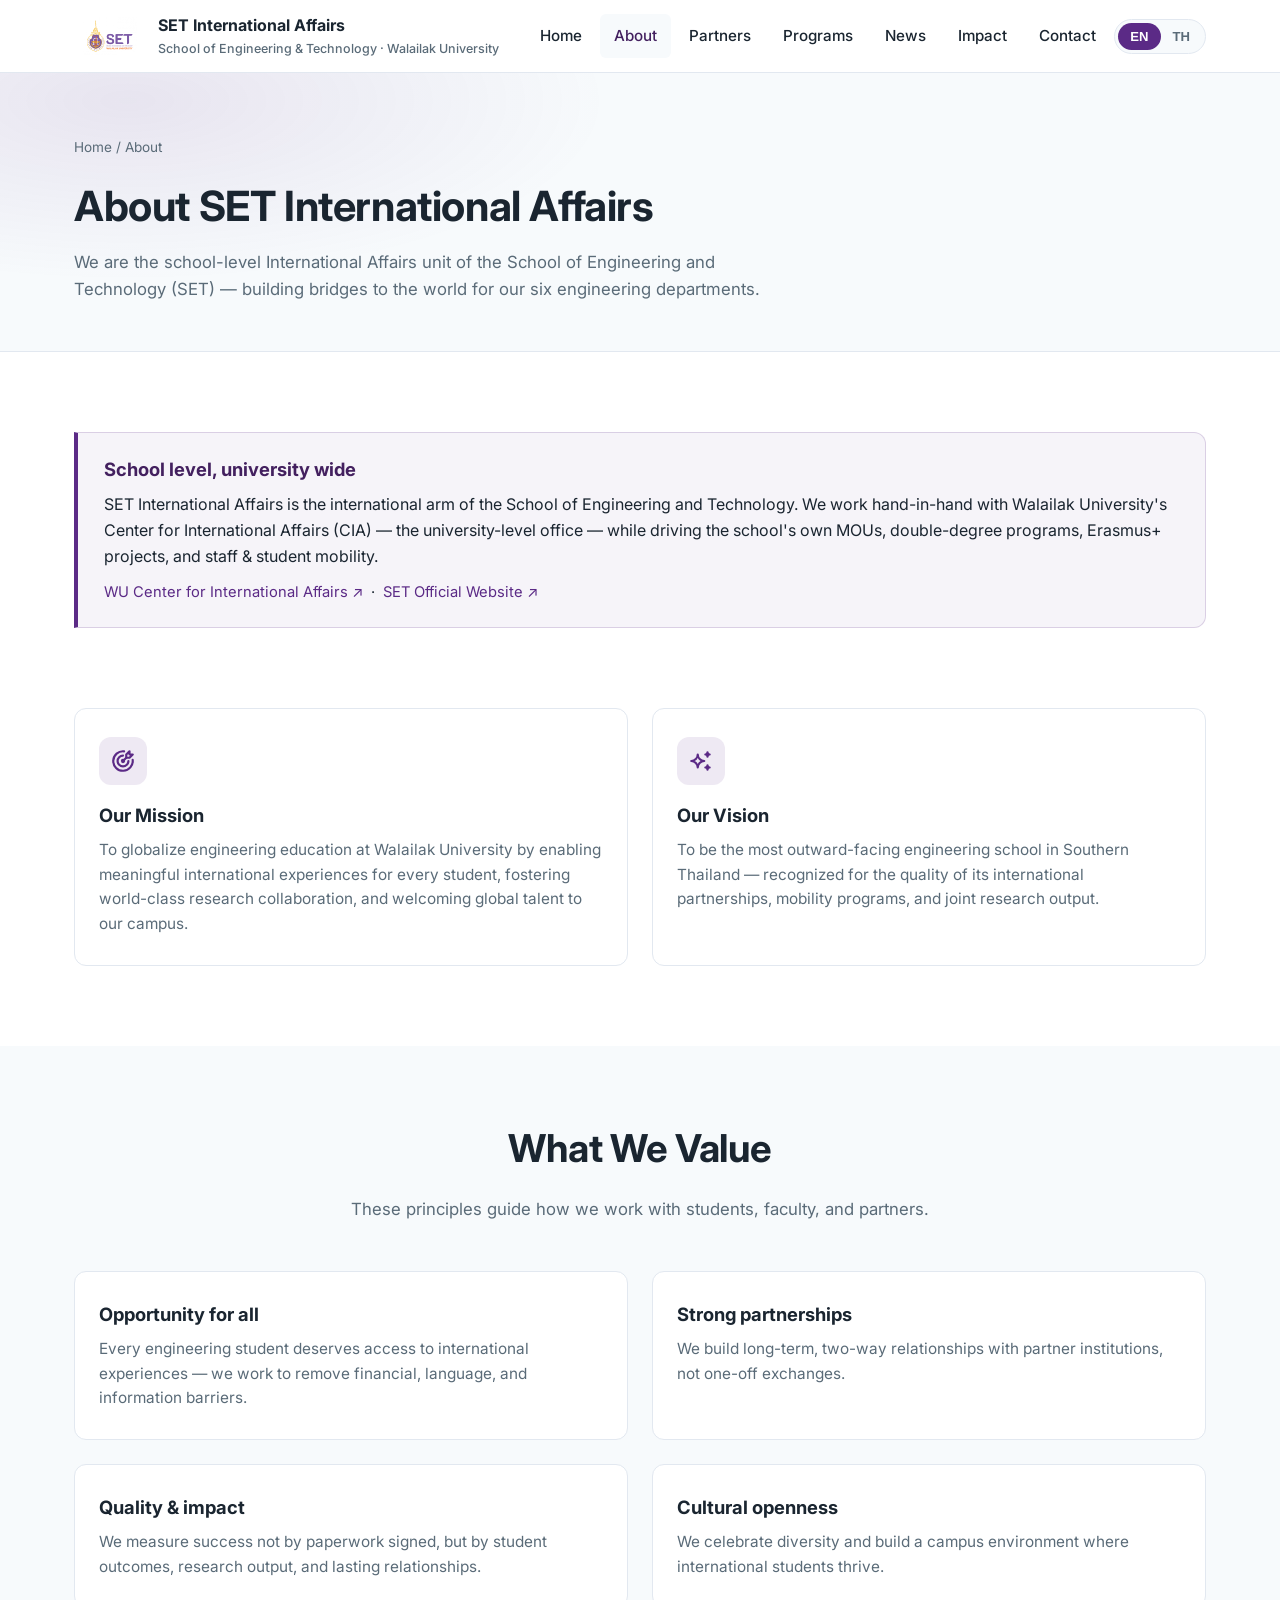
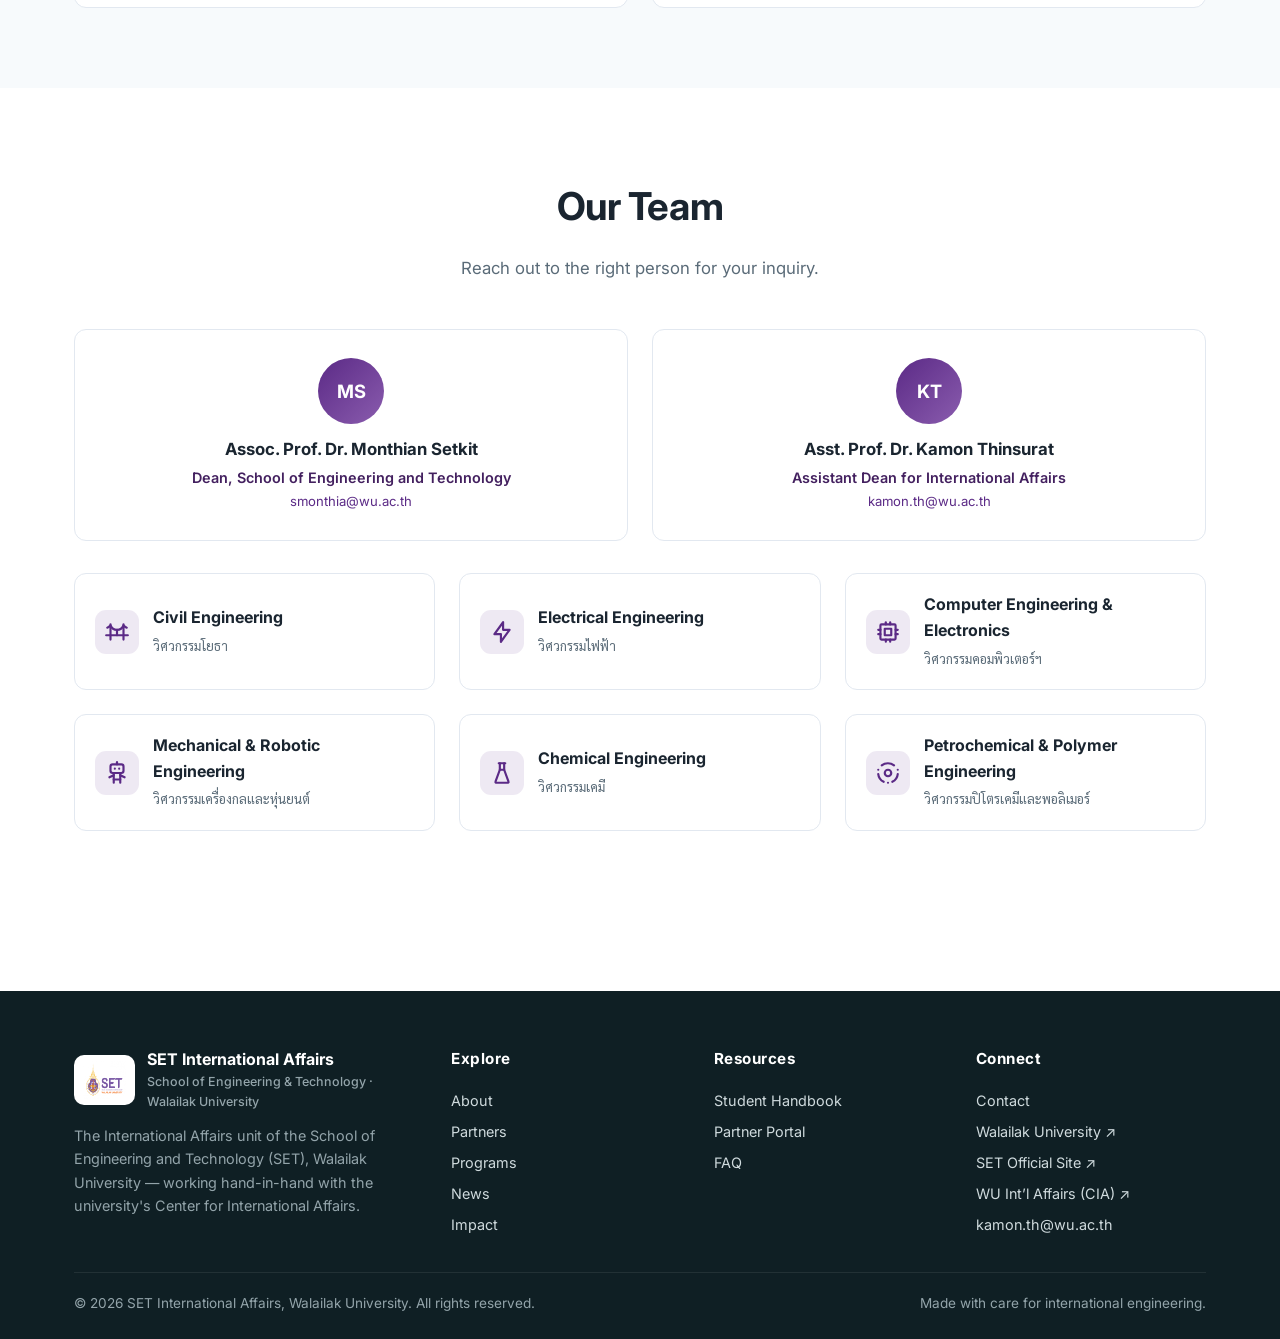
==== commit 5db6b9b5: "Use own iLEARN delegation photo as hero; fix About label; drop example infographic - Hero: real SET " ====
--- a/pages/about.html
+++ b/pages/about.html
@@ -75,7 +75,6 @@
   <section style="background: var(--color-surface); padding-top:64px;">
     <div class="container">
       <div class="section-head">
-        <div class="eyebrow" data-i18n="about.team.title">Our Team</div>
         <h2 data-i18n="about.values.title">What We Value</h2>
         <p data-i18n="about.values.sub">These principles guide how we work with students, faculty, and partners.</p>
       </div>
--- a/assets/css/style.css
+++ b/assets/css/style.css
@@ -244,9 +244,9 @@
   border-radius: var(--radius-lg);
   background-image:
     linear-gradient(165deg, rgba(67,32,95,.42) 0%, rgba(91,42,134,.10) 45%, rgba(212,164,55,.12) 100%),
-    url("../images/hero-campus.jpg");
+    url("../images/hero-set.jpg");
   background-size: cover;
-  background-position: center 30%;
+  background-position: center 38%;
   box-shadow: var(--shadow-lg);
 }
 .hero-stats {
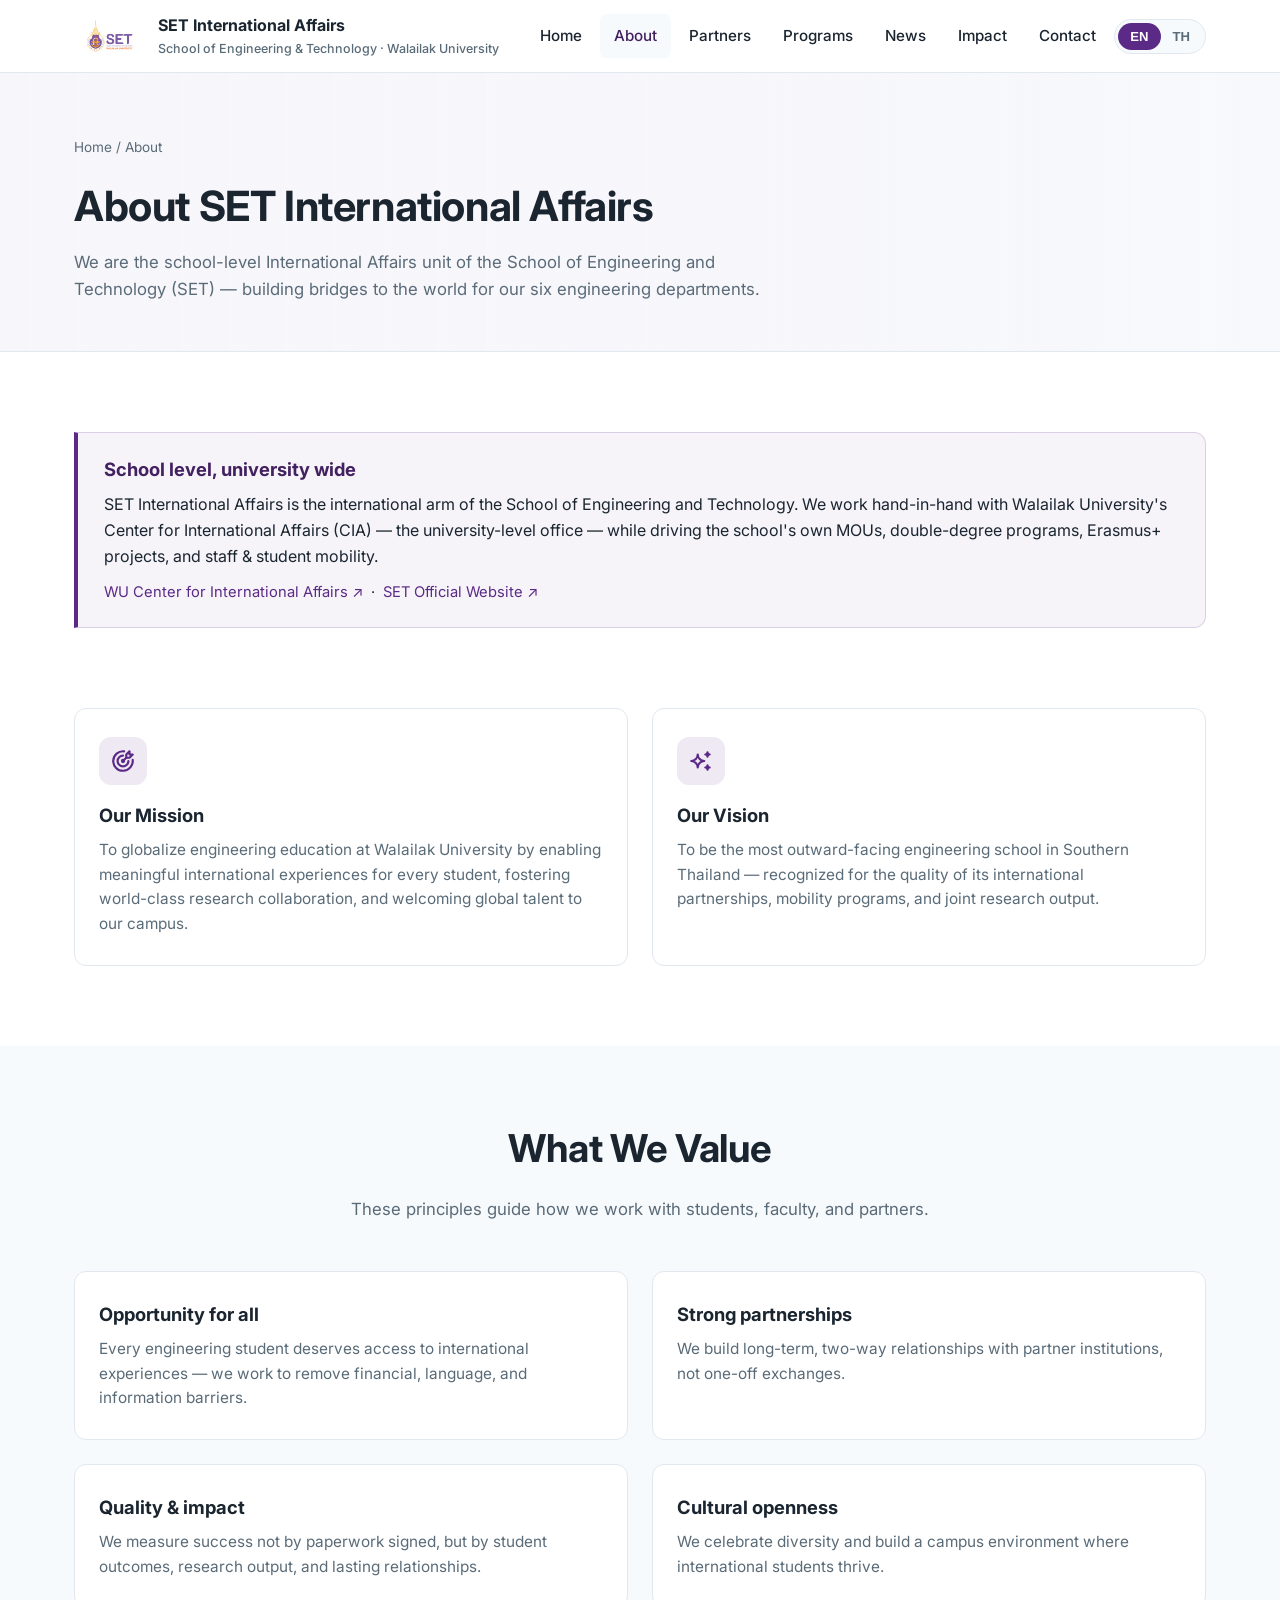
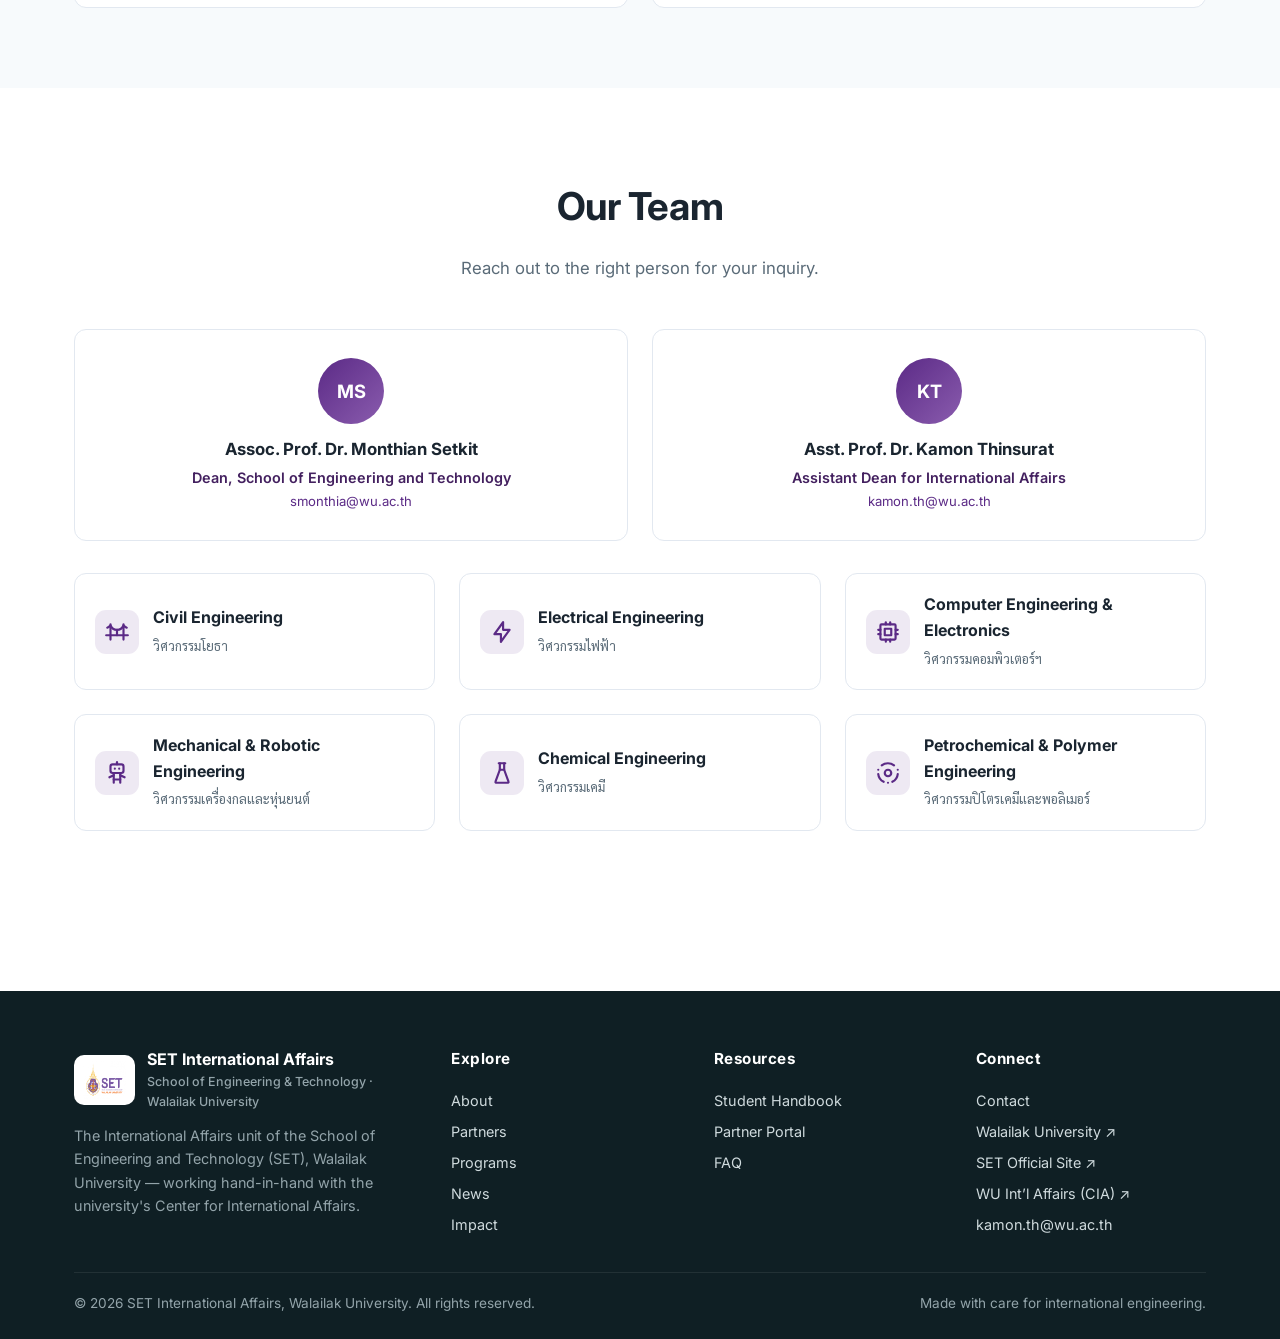
==== commit b8b78bb8: "Page-hero backgrounds: real activity photos + generated abstract banner - About/Partners/Programs: r" ====
--- a/pages/about.html
+++ b/pages/about.html
@@ -37,7 +37,7 @@
     </div>
   </header>
 
-  <section class="page-hero">
+  <section class="page-hero" style="--ph:url('../assets/images/pagehero/about.jpg')">
     <div class="container">
       <div class="breadcrumb"><a href="../index.html" data-i18n="nav.home">Home</a> / <span data-i18n="about.crumb">About</span></div>
       <h1 data-i18n="about.title">About SET International Affairs</h1>
--- a/assets/css/style.css
+++ b/assets/css/style.css
@@ -460,10 +460,20 @@
 /* ----------------------- Page header (subpages) ----------------------- */
 .page-hero {
   padding: 64px 0 48px;
-  background:
-    radial-gradient(800px 300px at 10% 10%, rgba(91,42,134,.10), transparent 60%),
-    var(--color-surface);
+  background-color: var(--color-surface);
+  background-image:
+    linear-gradient(90deg, #f7f6fb 0%, rgba(247,246,251,.96) 40%, rgba(247,246,251,.70) 62%, rgba(247,246,251,.25) 100%),
+    var(--ph, radial-gradient(800px 300px at 10% 10%, rgba(91,42,134,.10), transparent 60%));
+  background-size: cover;
+  background-position: right center;
   border-bottom: 1px solid var(--color-border);
+}
+@media (max-width: 700px) {
+  .page-hero {
+    background-image:
+      linear-gradient(90deg, rgba(247,246,251,.97) 0%, rgba(247,246,251,.88) 100%),
+      var(--ph, none);
+  }
 }
 .page-hero h1 {
   margin: 0 0 10px;
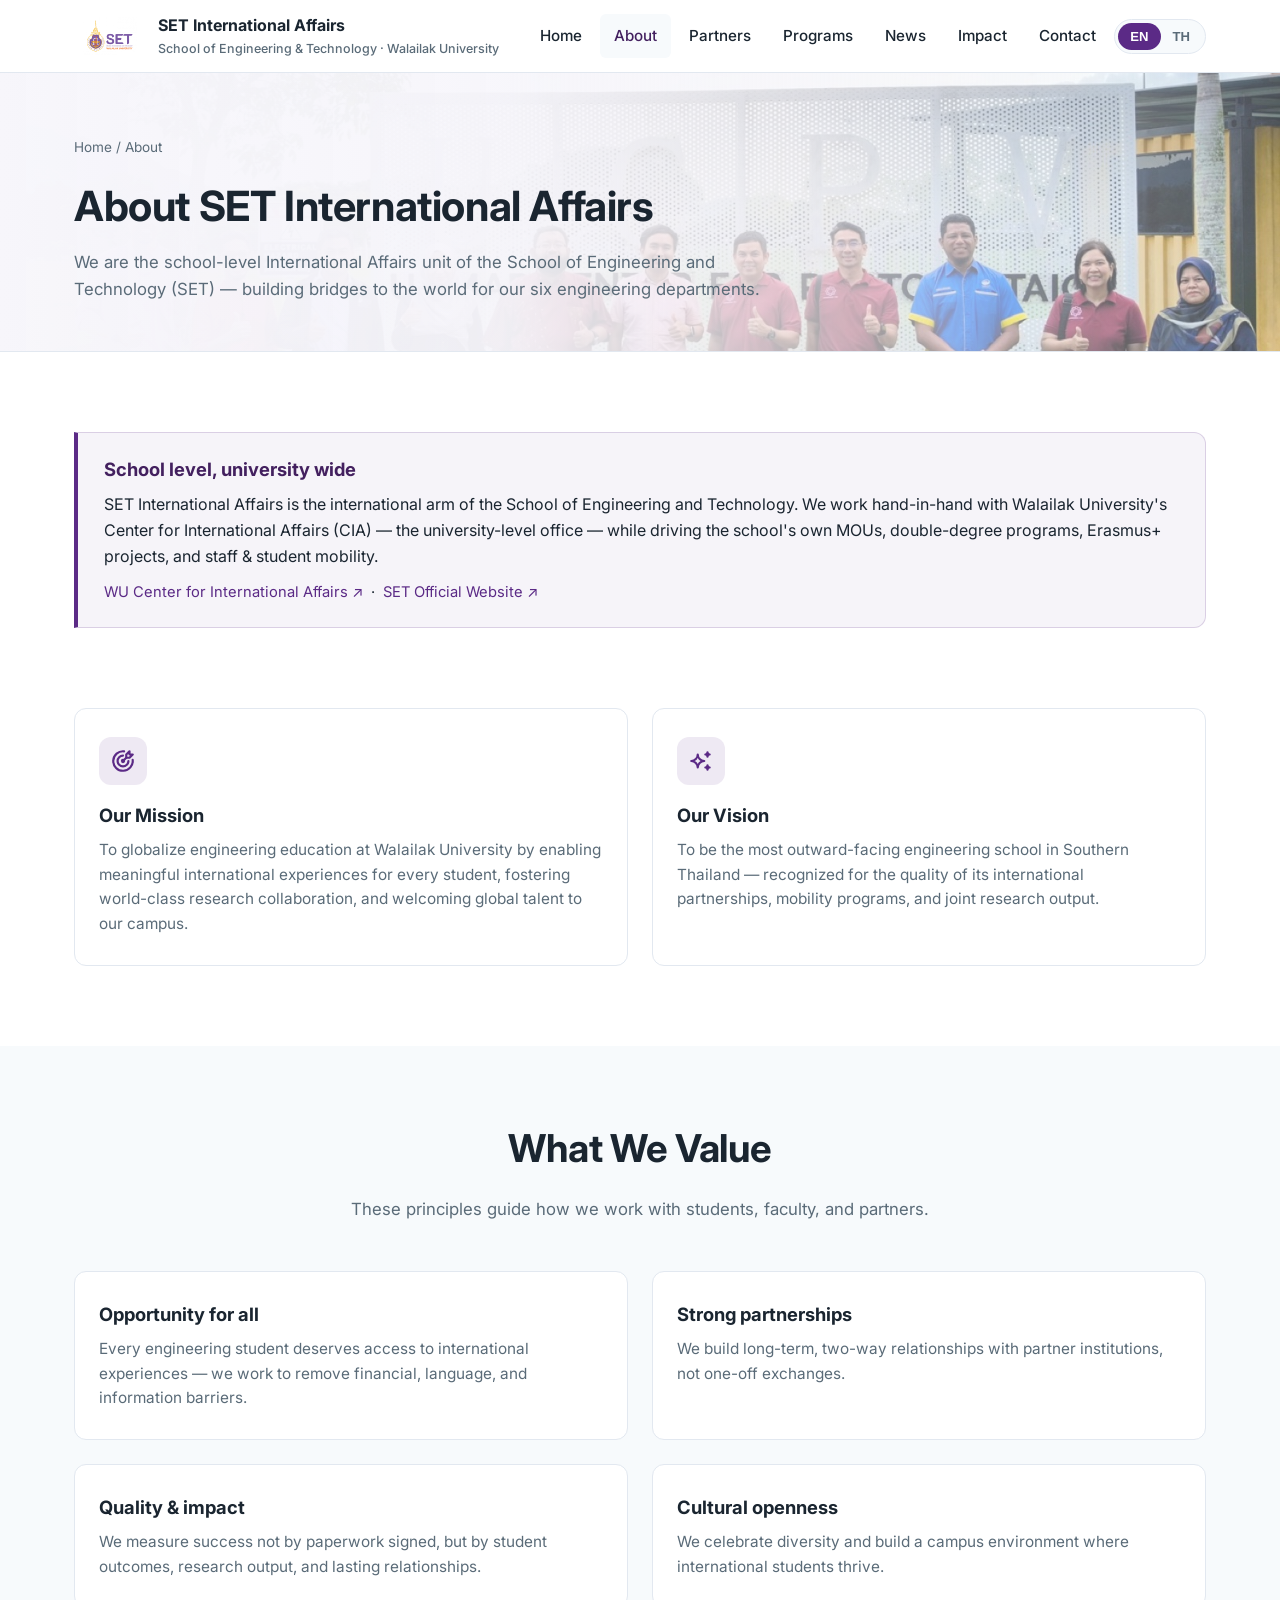
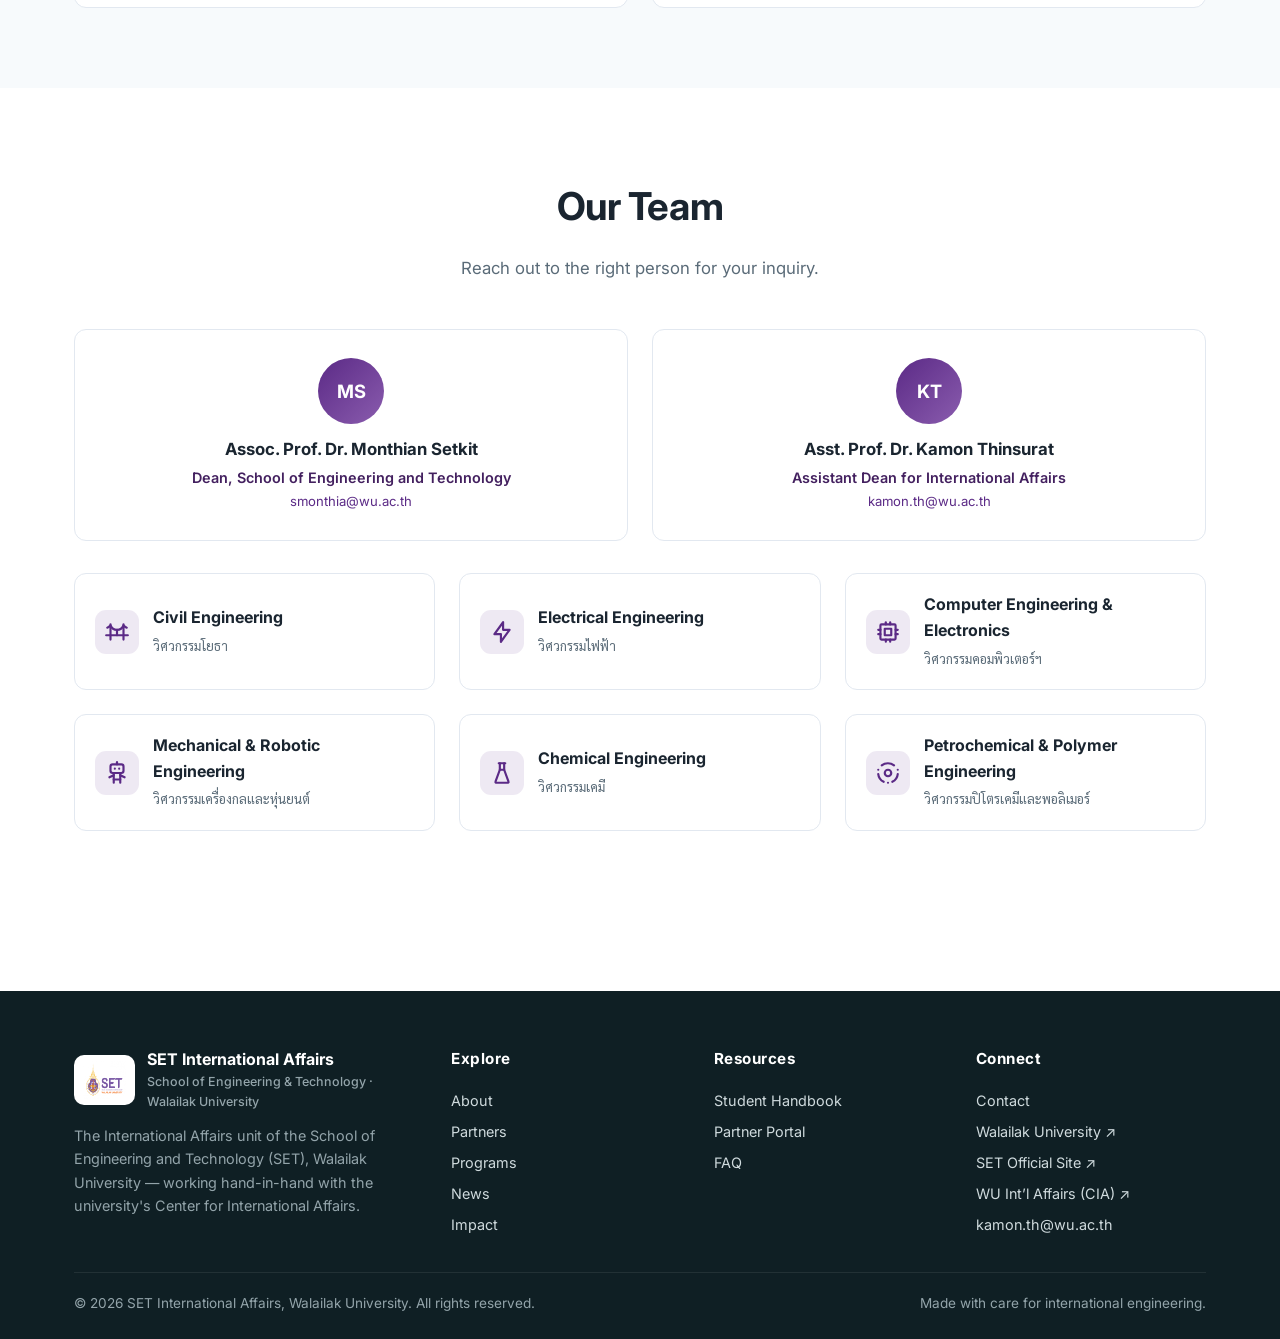
==== commit 045d14bd: "Fix page-hero images: define urls in CSS classes, not inline vars Co-Authored-By: Claude Opus 4.8 <n" ====
--- a/pages/about.html
+++ b/pages/about.html
@@ -37,7 +37,7 @@
     </div>
   </header>
 
-  <section class="page-hero" style="--ph:url('../assets/images/pagehero/about.jpg')">
+  <section class="page-hero ph-about">
     <div class="container">
       <div class="breadcrumb"><a href="../index.html" data-i18n="nav.home">Home</a> / <span data-i18n="about.crumb">About</span></div>
       <h1 data-i18n="about.title">About SET International Affairs</h1>
--- a/assets/css/style.css
+++ b/assets/css/style.css
@@ -468,6 +468,10 @@
   background-position: right center;
   border-bottom: 1px solid var(--color-border);
 }
+.page-hero.ph-about    { --ph: url("../images/pagehero/about.jpg"); }
+.page-hero.ph-partners { --ph: url("../images/pagehero/partners.jpg"); }
+.page-hero.ph-programs { --ph: url("../images/pagehero/programs.jpg"); }
+.page-hero.ph-abstract { --ph: url("../images/pagehero/abstract-banner.svg"); }
 @media (max-width: 700px) {
   .page-hero {
     background-image:
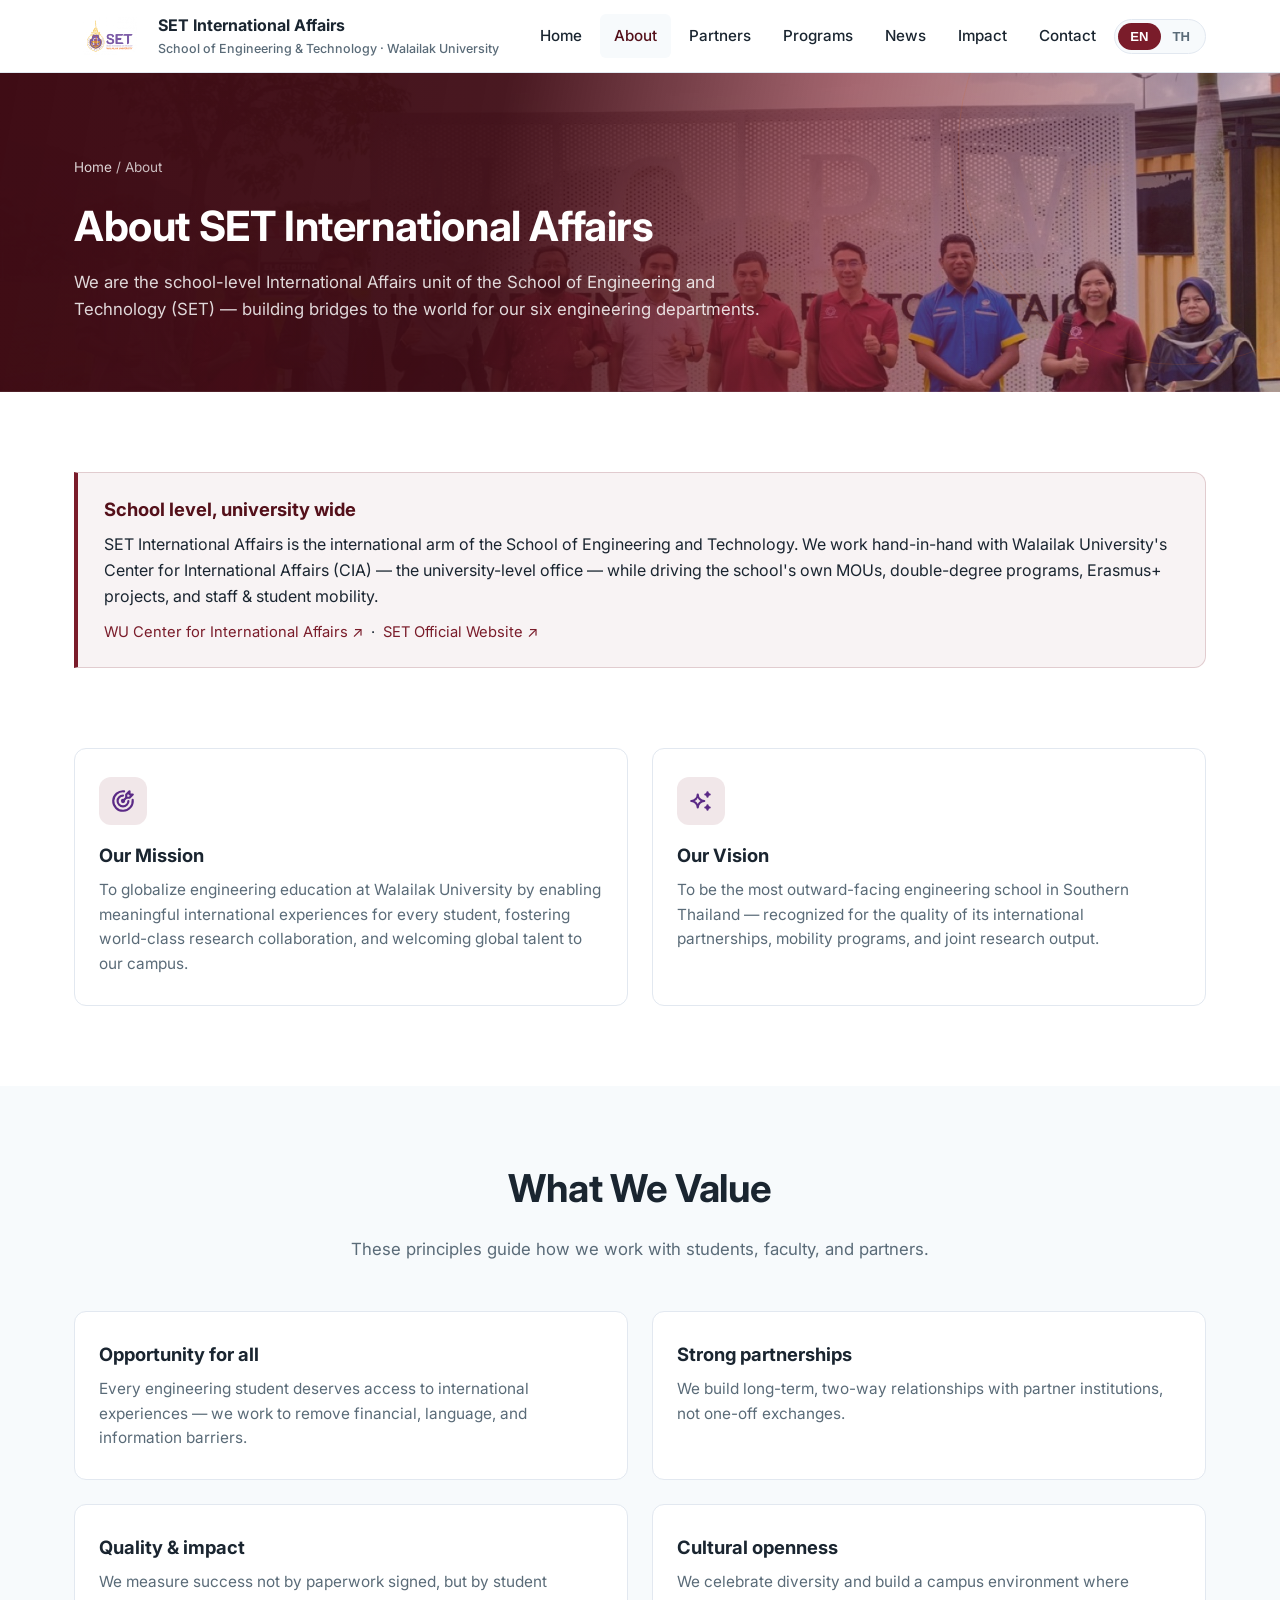
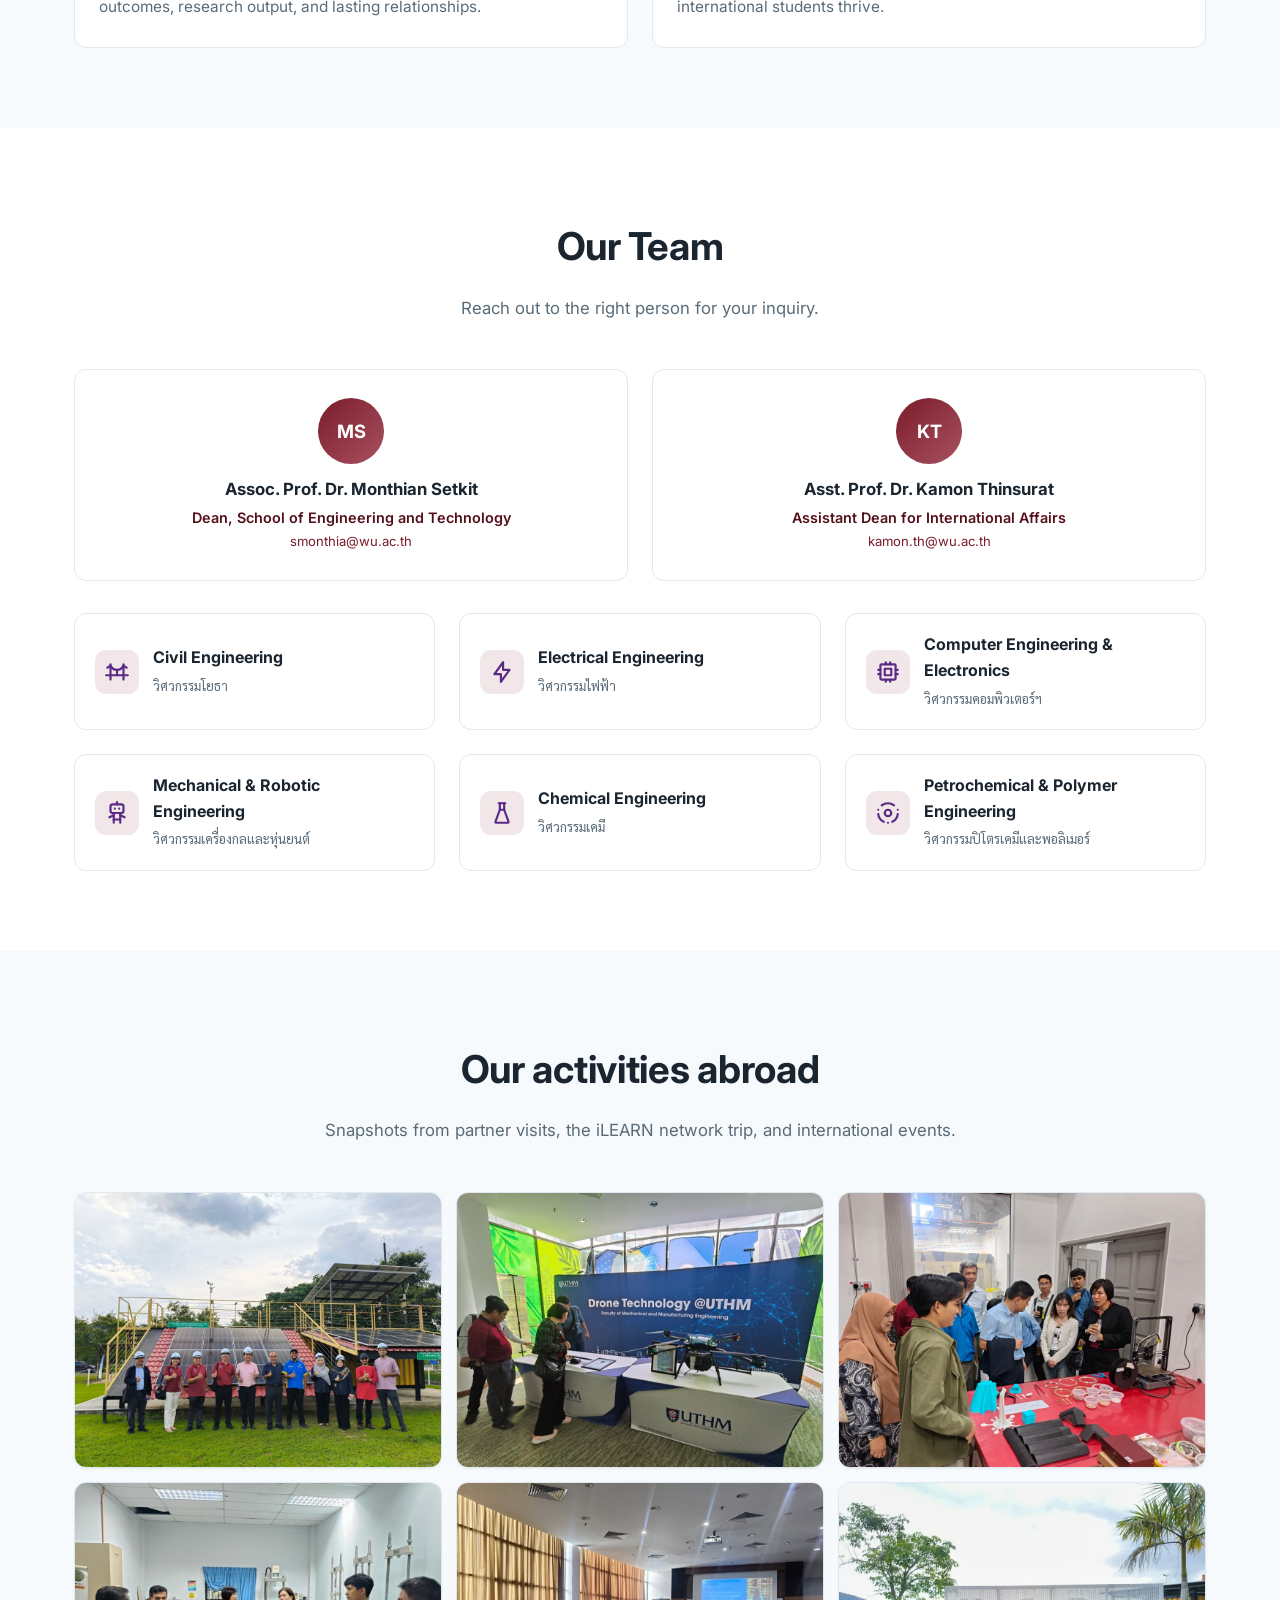
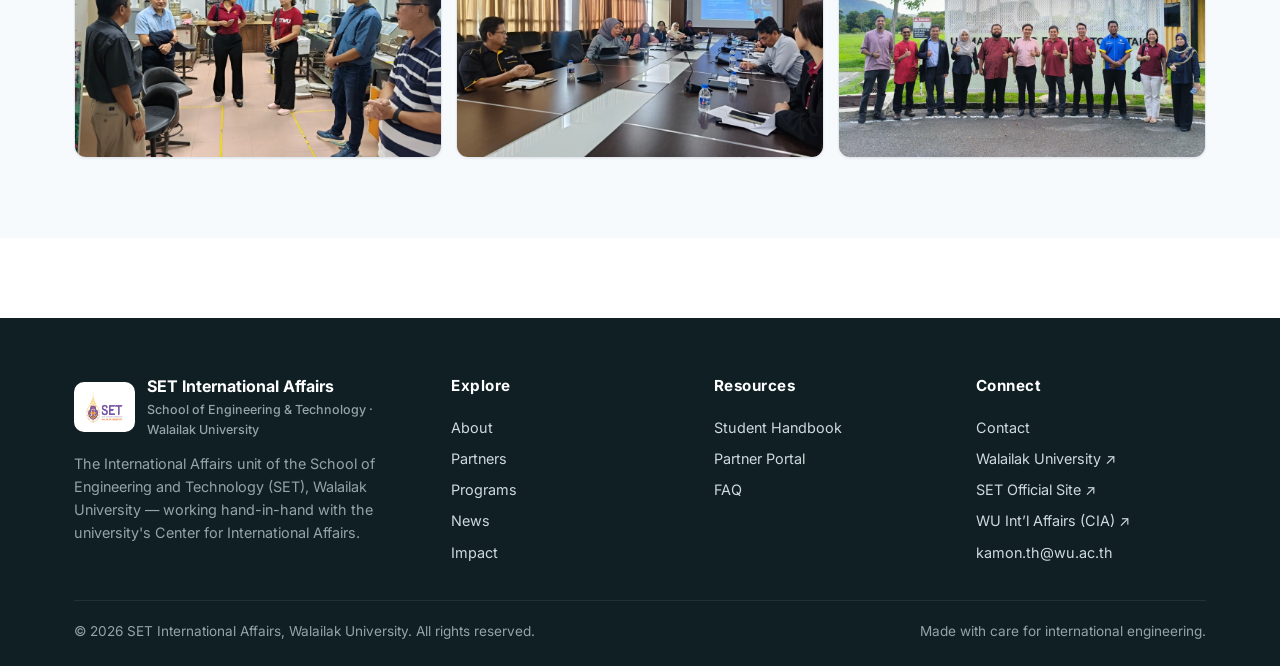
==== commit 91122208: "Add supplementary imagery: partner world map, activity gallery, CTA photo - Partner world map (real " ====
--- a/pages/about.html
+++ b/pages/about.html
@@ -130,6 +130,23 @@
     </div>
   </section>
 
+  <section style="background:var(--color-surface);">
+    <div class="container">
+      <div class="section-head">
+        <h2 data-i18n="about.gallery.title">Our activities abroad</h2>
+        <p data-i18n="about.gallery.sub">Snapshots from partner visits, the iLEARN network trip, and international events.</p>
+      </div>
+      <div class="gallery-grid">
+        <a href="../assets/images/gallery/g1.jpg" target="_blank" rel="noopener"><img src="../assets/images/gallery/g1.jpg" alt="SET international activity" loading="lazy" /></a>
+        <a href="../assets/images/gallery/g2.jpg" target="_blank" rel="noopener"><img src="../assets/images/gallery/g2.jpg" alt="SET international activity" loading="lazy" /></a>
+        <a href="../assets/images/gallery/g3.jpg" target="_blank" rel="noopener"><img src="../assets/images/gallery/g3.jpg" alt="SET international activity" loading="lazy" /></a>
+        <a href="../assets/images/gallery/g4.jpg" target="_blank" rel="noopener"><img src="../assets/images/gallery/g4.jpg" alt="SET international activity" loading="lazy" /></a>
+        <a href="../assets/images/gallery/g5.jpg" target="_blank" rel="noopener"><img src="../assets/images/gallery/g5.jpg" alt="SET international activity" loading="lazy" /></a>
+        <a href="../assets/images/gallery/g6.jpg" target="_blank" rel="noopener"><img src="../assets/images/gallery/g6.jpg" alt="SET international activity" loading="lazy" /></a>
+      </div>
+    </div>
+  </section>
+
   <footer class="site-footer">
     <div class="container">
       <div class="footer-grid">
--- a/assets/css/style.css
+++ b/assets/css/style.css
@@ -5,18 +5,18 @@
    =========================================================== */
 
 :root {
-  /* Walailak / SET brand palette: crest purple + warm gold accent */
+  /* Walailak / SET brand palette: Engineering maroon + orange, purple accent */
   --color-bg: #ffffff;
   --color-surface: #f7fafc;
   --color-surface-2: #eef3f6;
   --color-border: #e2e8f0;
   --color-text: #1a2530;
   --color-text-muted: #5a6b78;
-  --color-primary: #5b2a86;       /* SET / Walailak purple */
-  --color-primary-dark: #43205f;
-  --color-primary-light: #8a5cae;
-  --color-accent: #d4a437;        /* gold */
-  --color-accent-dark: #b08a25;
+  --color-primary: #7a1c2a;       /* SET / Walailak purple */
+  --color-primary-dark: #54101a;
+  --color-primary-light: #a8515f;
+  --color-accent: #d0691c;        /* gold */
+  --color-accent-dark: #a8500f;
   --color-success: #2e8b57;
   --color-danger: #c0392b;
 
@@ -199,12 +199,25 @@
 /* ----------------------- Hero ----------------------- */
 .hero {
   position: relative;
-  padding: 96px 0 80px;
+  min-height: calc(100vh - var(--header-h));
+  display: flex;
+  align-items: center;
+  padding: 56px 0;
+  color: #fff;
   background:
-    radial-gradient(1100px 500px at 12% -10%, rgba(91,42,134,.10), transparent 60%),
-    radial-gradient(900px 400px at 95% 5%, rgba(212,164,55,.16), transparent 55%),
-    linear-gradient(180deg, #fcfbff 0%, #ffffff 100%);
+    radial-gradient(760px 520px at 88% 8%, rgba(208,105,28,.26), transparent 62%),
+    radial-gradient(680px 520px at 6% 96%, rgba(150,96,196,.42), transparent 60%),
+    linear-gradient(135deg, #3f0c15 0%, #7a1c2a 58%, #93233a 100%);
   overflow: hidden;
+}
+.hero > .container { position: relative; z-index: 1; width: 100%; }
+.hero::after {
+  content: "";
+  position: absolute; right: -160px; top: -160px;
+  width: 620px; height: 620px; border-radius: 50%;
+  border: 1.5px solid rgba(208,105,28,.18);
+  box-shadow: 0 0 0 60px rgba(255,255,255,.03);
+  pointer-events: none;
 }
 .hero-grid {
   display: grid;
@@ -214,40 +227,48 @@
 }
 .hero-eyebrow {
   display: inline-block;
-  background: rgba(91,42,134,.08);
-  color: var(--color-primary-dark);
-  padding: 6px 14px;
+  background: rgba(255,255,255,.12);
+  color: #fff;
+  border: 1px solid rgba(255,255,255,.22);
+  padding: 7px 16px;
   border-radius: 999px;
   font-weight: 600;
   font-size: .82rem;
   letter-spacing: .3px;
-  margin-bottom: 18px;
+  margin-bottom: 20px;
+  backdrop-filter: blur(4px);
 }
 .hero h1 {
   font-family: var(--font-display);
-  font-size: clamp(2rem, 4.2vw, 3.4rem);
-  line-height: 1.1;
-  margin: 0 0 18px;
+  font-size: clamp(2.2rem, 4.8vw, 4rem);
+  line-height: 1.08;
+  margin: 0 0 20px;
   letter-spacing: -.5px;
 }
-.hero h1 span { color: var(--color-primary); }
+.hero h1 span { color: #fff; }
+.hero h1 span[data-i18n="home.title.highlight"] { color: var(--color-accent); }
 .hero p.lead {
-  font-size: 1.12rem;
-  color: var(--color-text-muted);
-  max-width: 540px;
-  margin: 0 0 28px;
-}
-.hero-cta { display: flex; gap: 12px; flex-wrap: wrap; }
+  font-size: 1.14rem;
+  color: rgba(255,255,255,.82);
+  max-width: 560px;
+  margin: 0 0 30px;
+}
+.hero-cta { display: flex; gap: 14px; flex-wrap: wrap; }
+.hero .btn-primary { background: var(--color-accent); color: #54101a; }
+.hero .btn-primary:hover { background: #e08a3a; color: #2a0910; box-shadow: 0 12px 28px rgba(208,105,28,.35); }
+.hero .btn-ghost { background: rgba(255,255,255,.06); color: #fff; border-color: rgba(255,255,255,.45); }
+.hero .btn-ghost:hover { background: rgba(255,255,255,.16); color: #fff; }
 .hero-visual {
   position: relative;
   aspect-ratio: 4/3;
   border-radius: var(--radius-lg);
   background-image:
-    linear-gradient(165deg, rgba(67,32,95,.42) 0%, rgba(91,42,134,.10) 45%, rgba(212,164,55,.12) 100%),
+    linear-gradient(165deg, rgba(63,12,21,.18) 0%, rgba(122,28,42,.05) 50%, rgba(208,105,28,.10) 100%),
     url("../images/hero-set.jpg");
   background-size: cover;
   background-position: center 38%;
-  box-shadow: var(--shadow-lg);
+  border: 1px solid rgba(255,255,255,.28);
+  box-shadow: 0 34px 70px rgba(30,6,12,.5);
 }
 .hero-stats {
   position: absolute;
@@ -317,13 +338,13 @@
 .card:hover {
   transform: translateY(-3px);
   box-shadow: var(--shadow-md);
-  border-color: rgba(91,42,134,.25);
+  border-color: rgba(122,28,42,.25);
 }
 .card .icon img, .discipline .d-ic img { width: 26px; height: 26px; display: inline-block; }
 .card .icon {
   width: 48px; height: 48px;
   border-radius: 12px;
-  background: rgba(91,42,134,.10);
+  background: rgba(122,28,42,.10);
   color: var(--color-primary-dark);
   display: grid; place-items: center;
   font-size: 1.3rem;
@@ -404,6 +425,23 @@
   font-weight: 600;
   font-size: .9rem;
 }
+.news-card .cover { overflow: hidden; }
+.news-card .cover .tag { z-index: 3; }
+.news-card .cover::after {
+  content: "";
+  position: absolute; inset: 0; z-index: 1;
+  background-image: radial-gradient(rgba(255,255,255,.16) 1.5px, transparent 1.7px);
+  background-size: 16px 16px;
+  pointer-events: none;
+}
+.news-card .cover .cover-ic {
+  position: absolute; right: -8px; bottom: -14px; z-index: 2;
+  width: 120px; height: 120px; opacity: .22; pointer-events: none;
+}
+.news-card .cover .cover-ic svg { width: 100%; height: 100%; display: block; }
+.news-card .cover.has-img { background: var(--color-surface-2); }
+.news-card .cover.has-img::after { display: none; }
+.news-card .cover .cover-img { position: absolute; inset: 0; width: 100%; height: 100%; object-fit: cover; z-index: 0; }
 
 /* Program cards */
 .program {
@@ -447,7 +485,7 @@
   content: "";
   position: absolute;
   inset: 0;
-  background: radial-gradient(500px 200px at 90% 30%, rgba(212,164,55,.30), transparent 60%);
+  background: radial-gradient(500px 200px at 90% 30%, rgba(208,105,28,.30), transparent 60%);
   pointer-events: none;
 }
 .cta-banner h2 {
@@ -459,23 +497,34 @@
 
 /* ----------------------- Page header (subpages) ----------------------- */
 .page-hero {
-  padding: 64px 0 48px;
-  background-color: var(--color-surface);
+  position: relative;
+  padding: 84px 0 68px;
+  color: #fff;
+  background-color: #3f0c15;
   background-image:
-    linear-gradient(90deg, #f7f6fb 0%, rgba(247,246,251,.96) 40%, rgba(247,246,251,.70) 62%, rgba(247,246,251,.25) 100%),
-    var(--ph, radial-gradient(800px 300px at 10% 10%, rgba(91,42,134,.10), transparent 60%));
+    linear-gradient(100deg, #3f0c15 0%, rgba(63,12,21,.95) 38%, rgba(122,28,42,.66) 64%, rgba(122,28,42,.26) 100%),
+    var(--ph, radial-gradient(620px 320px at 90% 18%, rgba(208,105,28,.20), transparent 62%));
   background-size: cover;
   background-position: right center;
-  border-bottom: 1px solid var(--color-border);
-}
+  border-bottom: 1px solid rgba(255,255,255,.08);
+  overflow: hidden;
+}
+.page-hero::after {
+  content: "";
+  position: absolute; right: -120px; top: -150px;
+  width: 440px; height: 440px; border-radius: 50%;
+  border: 1.5px solid rgba(208,105,28,.15);
+  pointer-events: none;
+}
+.page-hero .container { position: relative; z-index: 1; }
 .page-hero.ph-about    { --ph: url("../images/pagehero/about.jpg"); }
 .page-hero.ph-partners { --ph: url("../images/pagehero/partners.jpg"); }
 .page-hero.ph-programs { --ph: url("../images/pagehero/programs.jpg"); }
-.page-hero.ph-abstract { --ph: url("../images/pagehero/abstract-banner.svg"); }
+.page-hero.ph-abstract { --ph: radial-gradient(620px 320px at 88% 18%, rgba(208,105,28,.24), transparent 62%); }
 @media (max-width: 700px) {
   .page-hero {
     background-image:
-      linear-gradient(90deg, rgba(247,246,251,.97) 0%, rgba(247,246,251,.88) 100%),
+      linear-gradient(100deg, rgba(63,12,21,.97) 0%, rgba(63,12,21,.9) 100%),
       var(--ph, none);
   }
 }
@@ -483,20 +532,21 @@
   margin: 0 0 10px;
   font-size: clamp(1.8rem, 3.5vw, 2.6rem);
   letter-spacing: -.4px;
+  color: #fff;
 }
 .page-hero p {
   margin: 0;
-  color: var(--color-text-muted);
+  color: rgba(255,255,255,.84);
   font-size: 1.05rem;
   max-width: 720px;
 }
 .breadcrumb {
   font-size: .85rem;
-  color: var(--color-text-muted);
+  color: rgba(255,255,255,.72);
   margin-bottom: 14px;
 }
-.breadcrumb a { color: var(--color-text-muted); }
-.breadcrumb a:hover { color: var(--color-primary-dark); }
+.breadcrumb a { color: rgba(255,255,255,.82); }
+.breadcrumb a:hover { color: #fff; }
 
 /* ----------------------- Forms ----------------------- */
 .form-card {
@@ -530,7 +580,7 @@
 .field textarea:focus {
   outline: 0;
   border-color: var(--color-primary);
-  box-shadow: 0 0 0 4px rgba(91,42,134,.12);
+  box-shadow: 0 0 0 4px rgba(122,28,42,.12);
 }
 .field textarea { resize: vertical; min-height: 140px; }
 .field-row {
@@ -597,7 +647,7 @@
 
 /* ----------------------- Responsive ----------------------- */
 @media (max-width: 900px) {
-  .hero { padding: 64px 0 64px; }
+  .hero { min-height: auto; padding: 56px 0; }
   .hero-grid { grid-template-columns: 1fr; gap: 36px; }
   .hero-visual { order: -1; aspect-ratio: 16/10; }
   .hero-stats { position: static; margin-top: 24px; }
@@ -694,7 +744,7 @@
 }
 .discipline:hover { transform:translateY(-2px); box-shadow:var(--shadow-md); }
 .discipline .d-ic {
-  width:44px; height:44px; border-radius:11px; background:rgba(91,42,134,.10);
+  width:44px; height:44px; border-radius:11px; background:rgba(122,28,42,.10);
   color:var(--color-primary-dark); display:grid; place-items:center; font-size:1.2rem; flex-shrink:0;
 }
 .discipline h4 { margin:0 0 2px; font-size:1rem; }
@@ -713,9 +763,29 @@
 
 /* Callout — relationship to university CIA */
 .callout {
-  background:rgba(91,42,134,.05); border:1px solid rgba(91,42,134,.18);
+  background:rgba(122,28,42,.05); border:1px solid rgba(122,28,42,.18);
   border-left:4px solid var(--color-primary); border-radius:0 var(--radius-md) var(--radius-md) 0;
   padding:22px 26px;
 }
 .callout h3 { margin:0 0 8px; color:var(--color-primary-dark); font-size:1.15rem; }
 .callout p { margin:0; color:var(--color-text); }
+
+
+/* ----------------------- Activity gallery ----------------------- */
+.gallery-grid { display:grid; grid-template-columns:repeat(3,1fr); gap:14px; }
+.gallery-grid a { display:block; border-radius:var(--radius-md); overflow:hidden; aspect-ratio:4/3; box-shadow:var(--shadow-sm); border:1px solid var(--color-border); }
+.gallery-grid img { width:100%; height:100%; object-fit:cover; transition:transform .35s ease; }
+.gallery-grid a:hover img { transform:scale(1.06); }
+@media (max-width:800px){ .gallery-grid{ grid-template-columns:repeat(2,1fr); } }
+
+/* ----------------------- Partner map banner ----------------------- */
+.map-banner { border:1px solid var(--color-border); border-radius:var(--radius-md); overflow:hidden; box-shadow:var(--shadow-sm); background:#fff; }
+.map-banner img { width:100%; display:block; }
+
+/* ----------------------- CTA with photo ----------------------- */
+.cta-banner.has-bg {
+  background-image:
+    linear-gradient(120deg, rgba(84,16,26,.95) 0%, rgba(122,28,42,.85) 52%, rgba(208,105,28,.72) 100%),
+    url("../images/cta-bg.jpg");
+  background-size:cover; background-position:center;
+}
